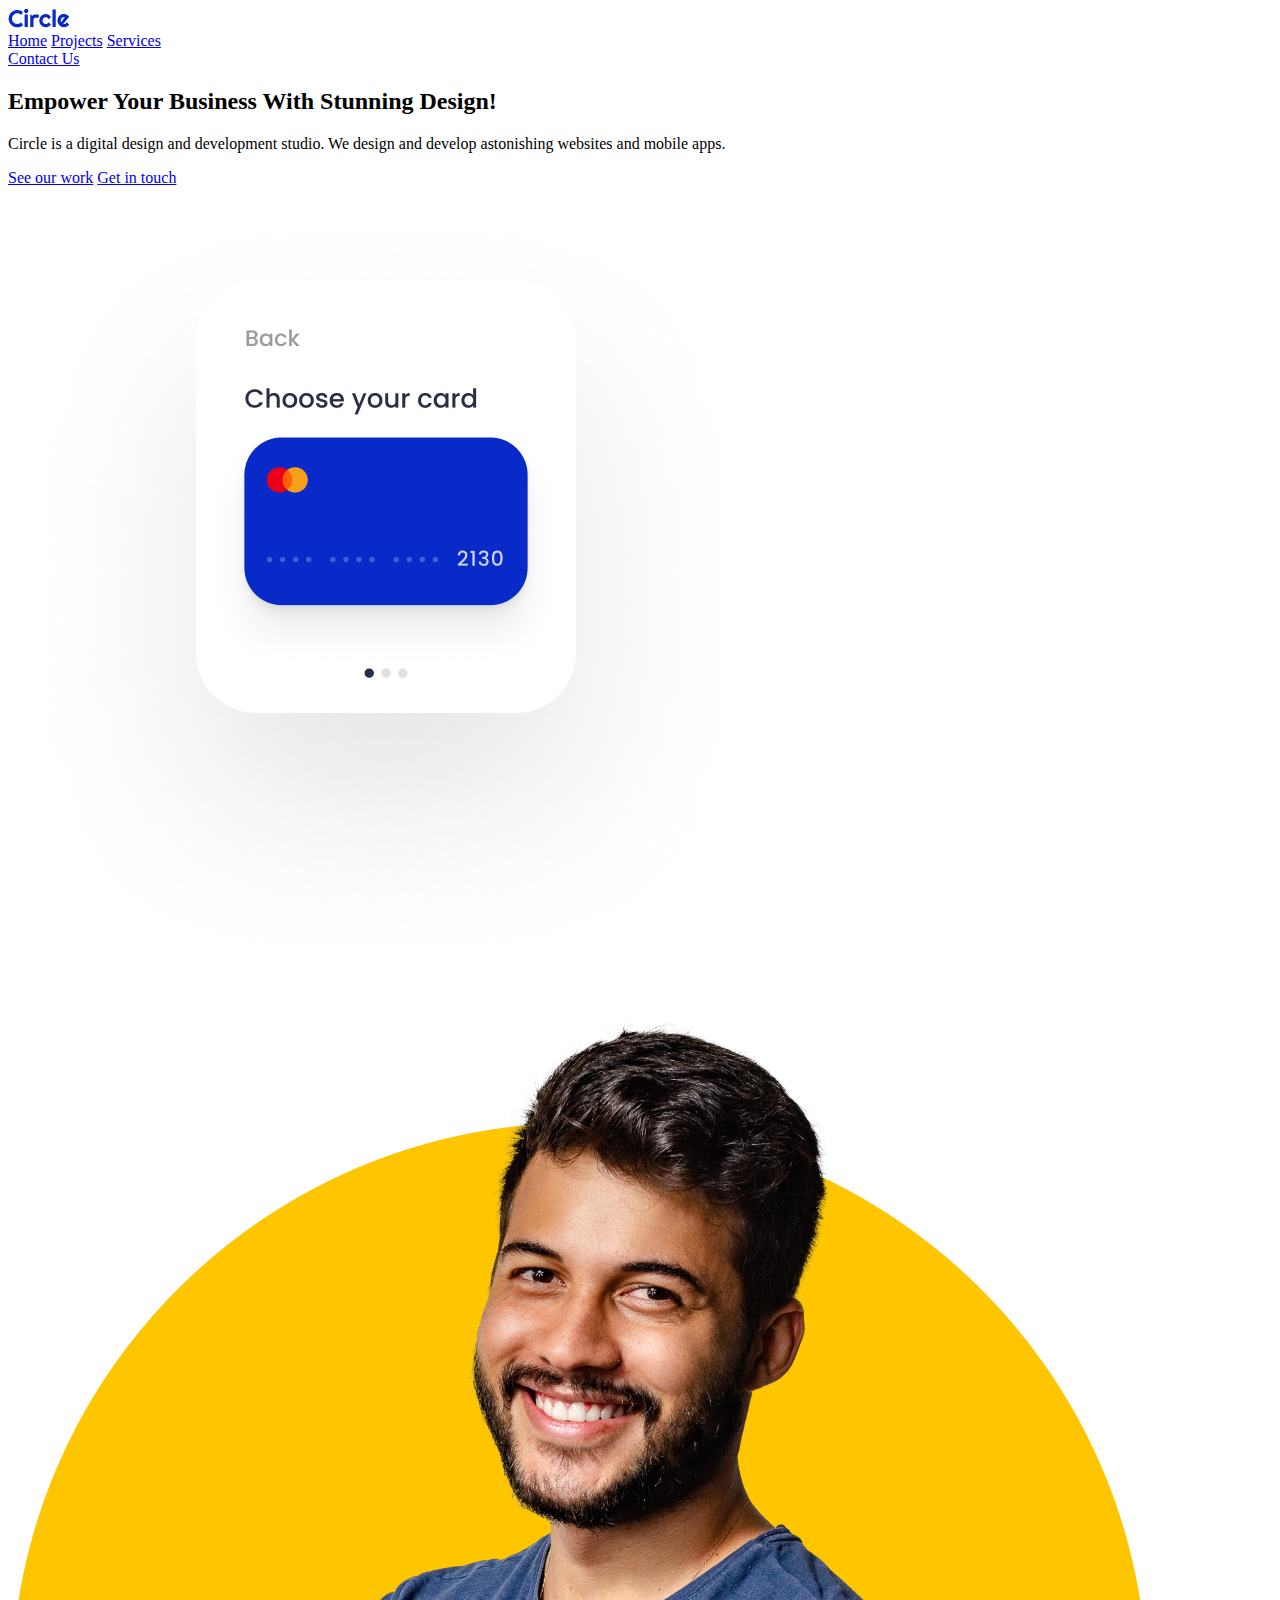
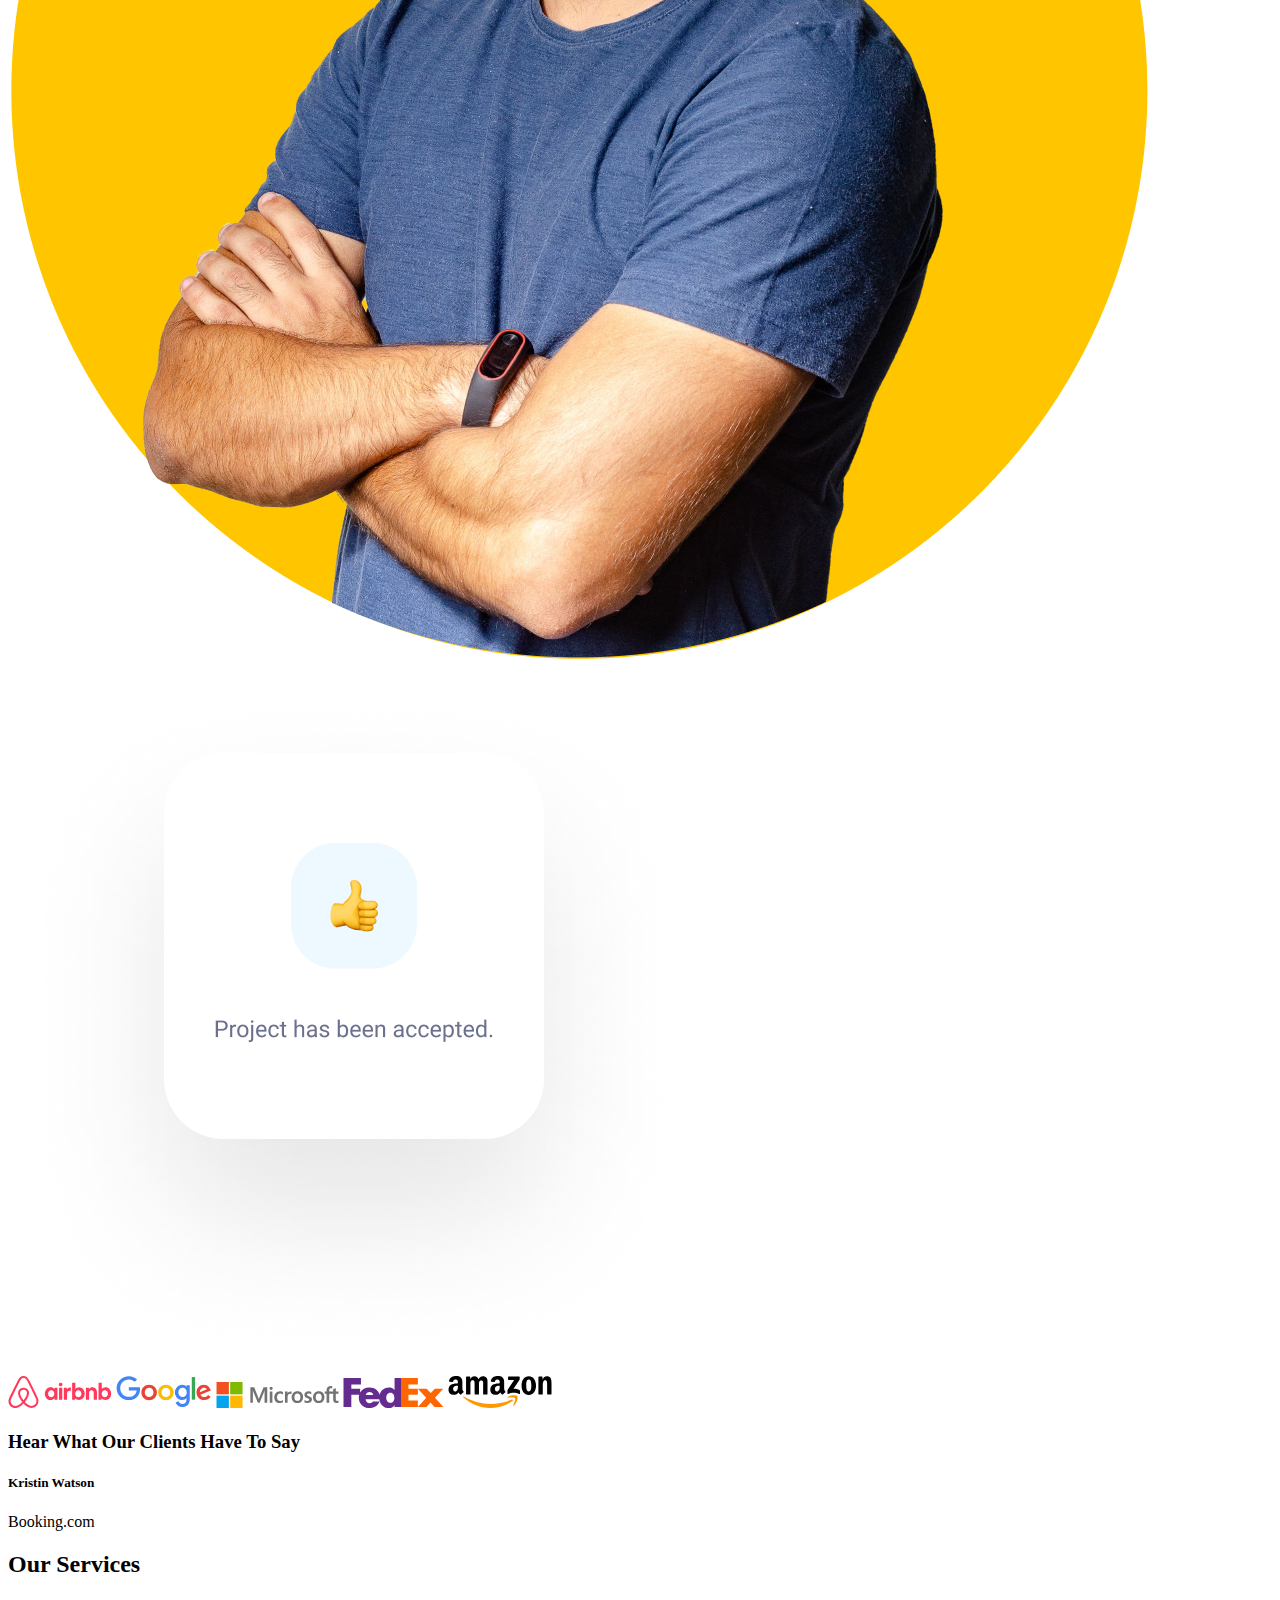
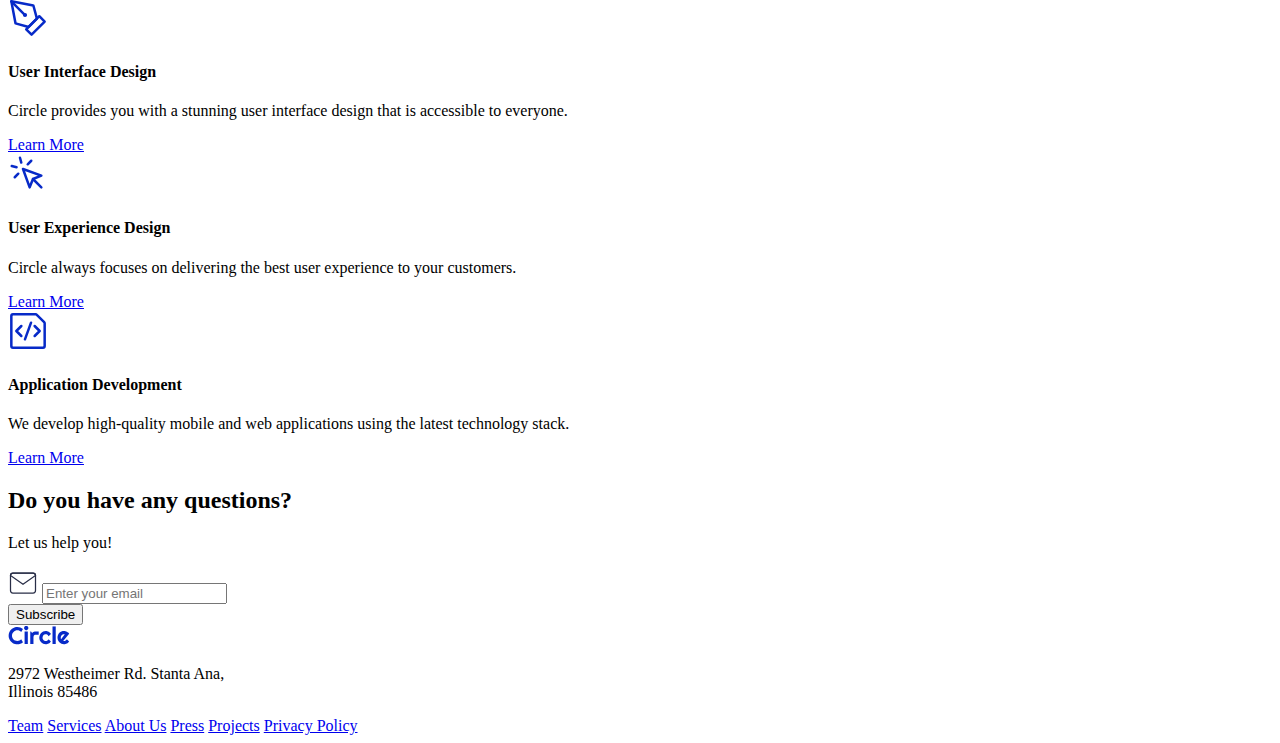
==== index.html @ 4ad7dc37 "Index HTML finished" ====
<!DOCTYPE html>
<html lang="en">
  <head>
    <meta charset="UTF-8" />
    <meta http-equiv="X-UA-Compatible" content="IE=edge" />
    <meta name="viewport" content="width=device-width, initial-scale=1.0" />
    <title>MID TERM PROJECT RAPHAELA PRAMMER</title>
    <link rel="stylesheet" href="./styles/styles-home.css" />
  </head>
  <body>
    <!-- Header Section  -->
    <header>
      <div id="container">
        <div>
          <a href="#"
            ><img src="./project-assets/logos/circle.svg" alt="Circle-logo"
          /></a>
        </div>
        <nav>
          <a href="#">Home</a>
          <a href="#recentProjects">Projects</a>
          <a href="#services">Services</a>
        </nav>
        <div>
          <!-- <div>
          <img src="./project-assets/header/menue.png" alt="menu" />
        </div> -->
          <a href="./contactUs.html" class="contactBtn">Contact Us</a>
        </div>
      </div>
    </header>

    <!-- Heros section  -->
    <section id="heros">
      <div id="container">
        <!-- left side  -->
        <div id="hero-content">
          <h2>Empower Your Business With Stunning Design!</h2>
          <p>
            Circle is a digital design and development studio. We design and
            develop astonishing websites and mobile apps.
          </p>
          <div>
            <a href="#">See our work</a>
            <a href="./contactUs.html" class="contactBtn">Get in touch</a>
          </div>
        </div>
        <!-- right side  -->
        <div id="hero-imgs">
          <img
            class="cardimg cardimg1"
            src="./project-assets/hero-section/card-1.png"
            alt="card1"
          />
          <img
            class="heroimg"
            src="./project-assets/hero-section/hero-image.png"
            alt="hero"
          />
          <img
            class="cardimg cardimg2"
            src="./project-assets/hero-section/card-2.png"
            alt="card2"
          />
        </div>
      </div>
    </section>

    <!-- Client section  -->
    <section id="clients">
      <div id="container">
        <img
          class="clientImg"
          src="./project-assets/logos/airbnb-logo.svg"
          alt="logo-airbnb"
        />
        <img
          class="clientImg"
          src="./project-assets/logos/google-logo.svg"
          alt="logo-google"
        />
        <img
          class="clientImg"
          src="./project-assets/logos/microsoft-logo.svg"
          alt="logo-ms"
        />
        <img
          class="clientImg"
          src="./project-assets/logos/fedex-logo.svg"
          alt="logo-fedex"
        />
        <img
          class="clientImg"
          src="./project-assets/logos/amazon-logo.svg"
          alt="logo-amazon"
        />
      </div>
    </section>

    <!-- Recent Projects Section 
     -->
    <!-- <section id="recentProjects">
      <div>
        <h2>Recent Projects</h2>
      </div>
      <div id="container">
        <div id="project-card">
          <div id="project-img">
            <img
              src="./project-assets/projects-section/1.jpg"
              alt="project-image-1"
            />
          </div>
          <div id="project-text">
            <h3>XXXX</h3>
            <p>yyyyyyyyyyyyyy</p>
            <a href="#">Learn More</a>
          </div>
        </div>
        <div id="project-card">
          <div id="project-img">
            <img
              src="./project-assets/projects-section/2.jpg"
              alt="project-image-2"
            />
          </div>
          <div id="project-text">
            <h3>XXXX</h3>
            <p>yyyyyyyyyyyyyy</p>
            <a href="#">Learn More</a>
          </div>
        </div>
        <div id="project-card">
          <div id="project-img">
            <img
              src="./project-assets/projects-section/3.jpg"
              alt="project-image-3"
            />
          </div>
          <div id="project-text">
            <h3>XXXX</h3>
            <p>yyyyyyyyyyyyyy</p>
            <a href="#">Learn More</a>
          </div>
        </div>
      </div>
    </section> -->

    <!-- Testimonial section 
     -->

    <section id="testimonials">
      <div id="">
        <h3 class="testimonials-heading">Hear What Our Clients Have To Say</h3>
        <p class="testimonials-text"></p>

        <div class="client">
          <div class="client-img"></div>
          <div class="client-info">
            <h5>Kristin Watson</h5>
            <p>Booking.com</p>
          </div>
        </div>
      </div>
      <div class="emoji top-left"></div>
      <div class="emoji top-right"></div>
      <div class="emoji bottom-left"></div>
      <div class="emoji top-right"></div>
    </section>

    <!-- Our Services Section  -->
    <section id="services">
      <h2>Our Services</h2>
      <div class="conatiner-row">
        <div class="service-card">
          <img src="./project-assets/services-section/icons/1.svg" alt="img" />
          <h4>User Interface Design</h4>
          <p>
            Circle provides you with a stunning user interface design that is
            accessible to everyone.
          </p>
          <a href="#">Learn More</a>
        </div>
        <div class="service-card">
          <img src="./project-assets/services-section/icons/2.svg" alt="img" />
          <h4>User Experience Design</h4>
          <p>
            Circle always focuses on delivering the best user experience to your
            customers.
          </p>
          <a href="#">Learn More</a>
        </div>
        <div class="service-card">
          <img src="./project-assets/services-section/icons/3.svg" alt="img" />
          <h4>Application Development</h4>
          <p>
            We develop high-quality mobile and web applications using the latest
            technology stack.
          </p>
          <a href="#">Learn More</a>
        </div>
      </div>
    </section>

    <!-- Subscribe section  -->
    <section id="subscribe">
      <div class="container-colum">
        <h2>Do you have any questions?</h2>
        <p>Let us help you!</p>
        <div class="form-block">
          <form
            action=""
            id="email-subsrcibe"
            name="email-subscribe"
            method="get"
          >
            <div class="subscribe-textfield-wrapper">
              <img
                src="./project-assets/newsletter/icon/mail.svg"
                alt="mail-img"
              />
              <input
                type="email"
                name="email-2"
                id="email-2"
                data-name="Email 2"
                placeholder="Enter your email"
                required
              />
            </div>
            <input type="submit" value="Subscribe" data-wait="Please wait..." />
          </form>
          <div class="s-form-done"></div>
          <div class="s-form-fail"></div>
        </div>
      </div>
    </section>

    <!-- Footer  -->
    <footer>
      <div class="containerFooter">
        <div class="footer-content">
          <img src="./project-assets/logos/circle.svg" alt="logo" />
          <p>
            2972 Westheimer Rd. Stanta Ana,<br />
            Illinois 85486
          </p>
        </div>
        <div class="footerLinks">
          <a href="#">Team</a>
          <a href="#services">Services</a>
          <a href="#">About Us</a>
          <a href="#">Press</a>
          <a href="#recentProjects">Projects</a>
          <a href="#">Privacy Policy</a>
        </div>
      </div>
    </footer>

    <script src="./index.js"></script>
  </body>
</html>
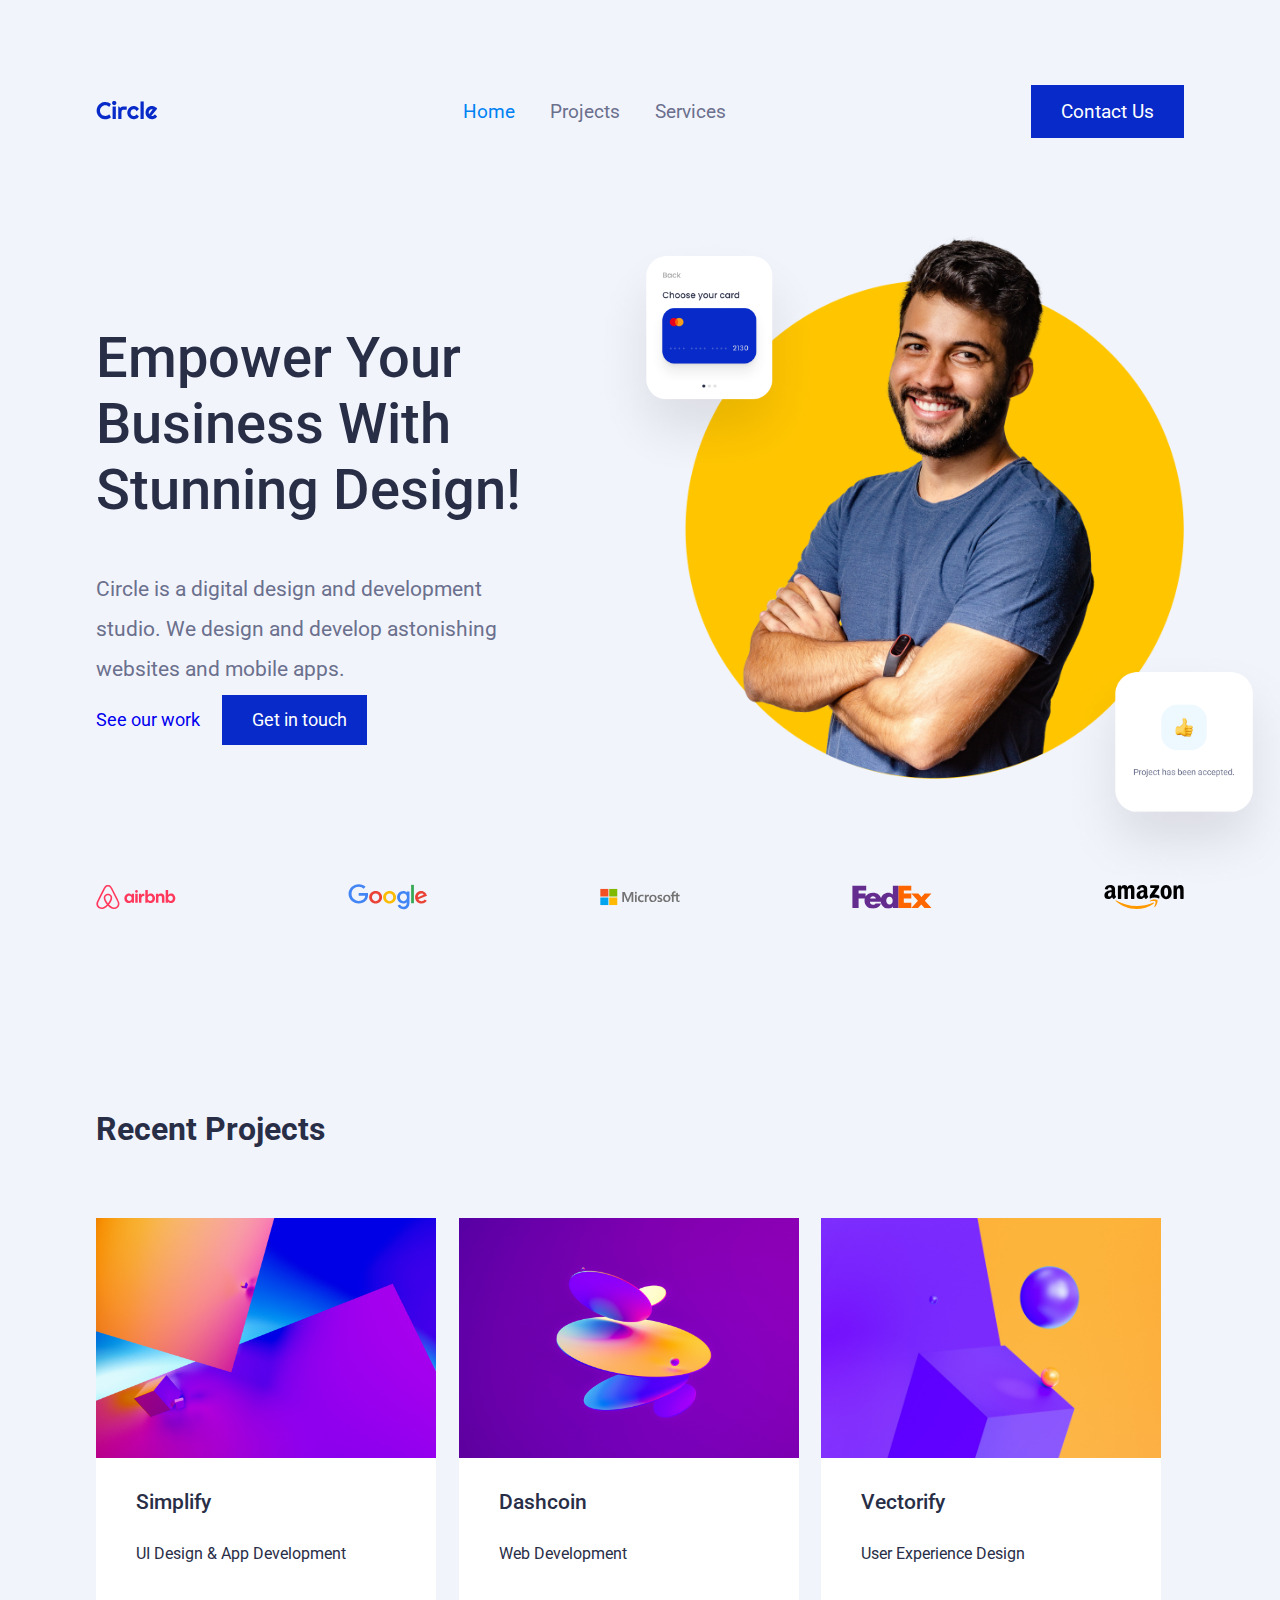
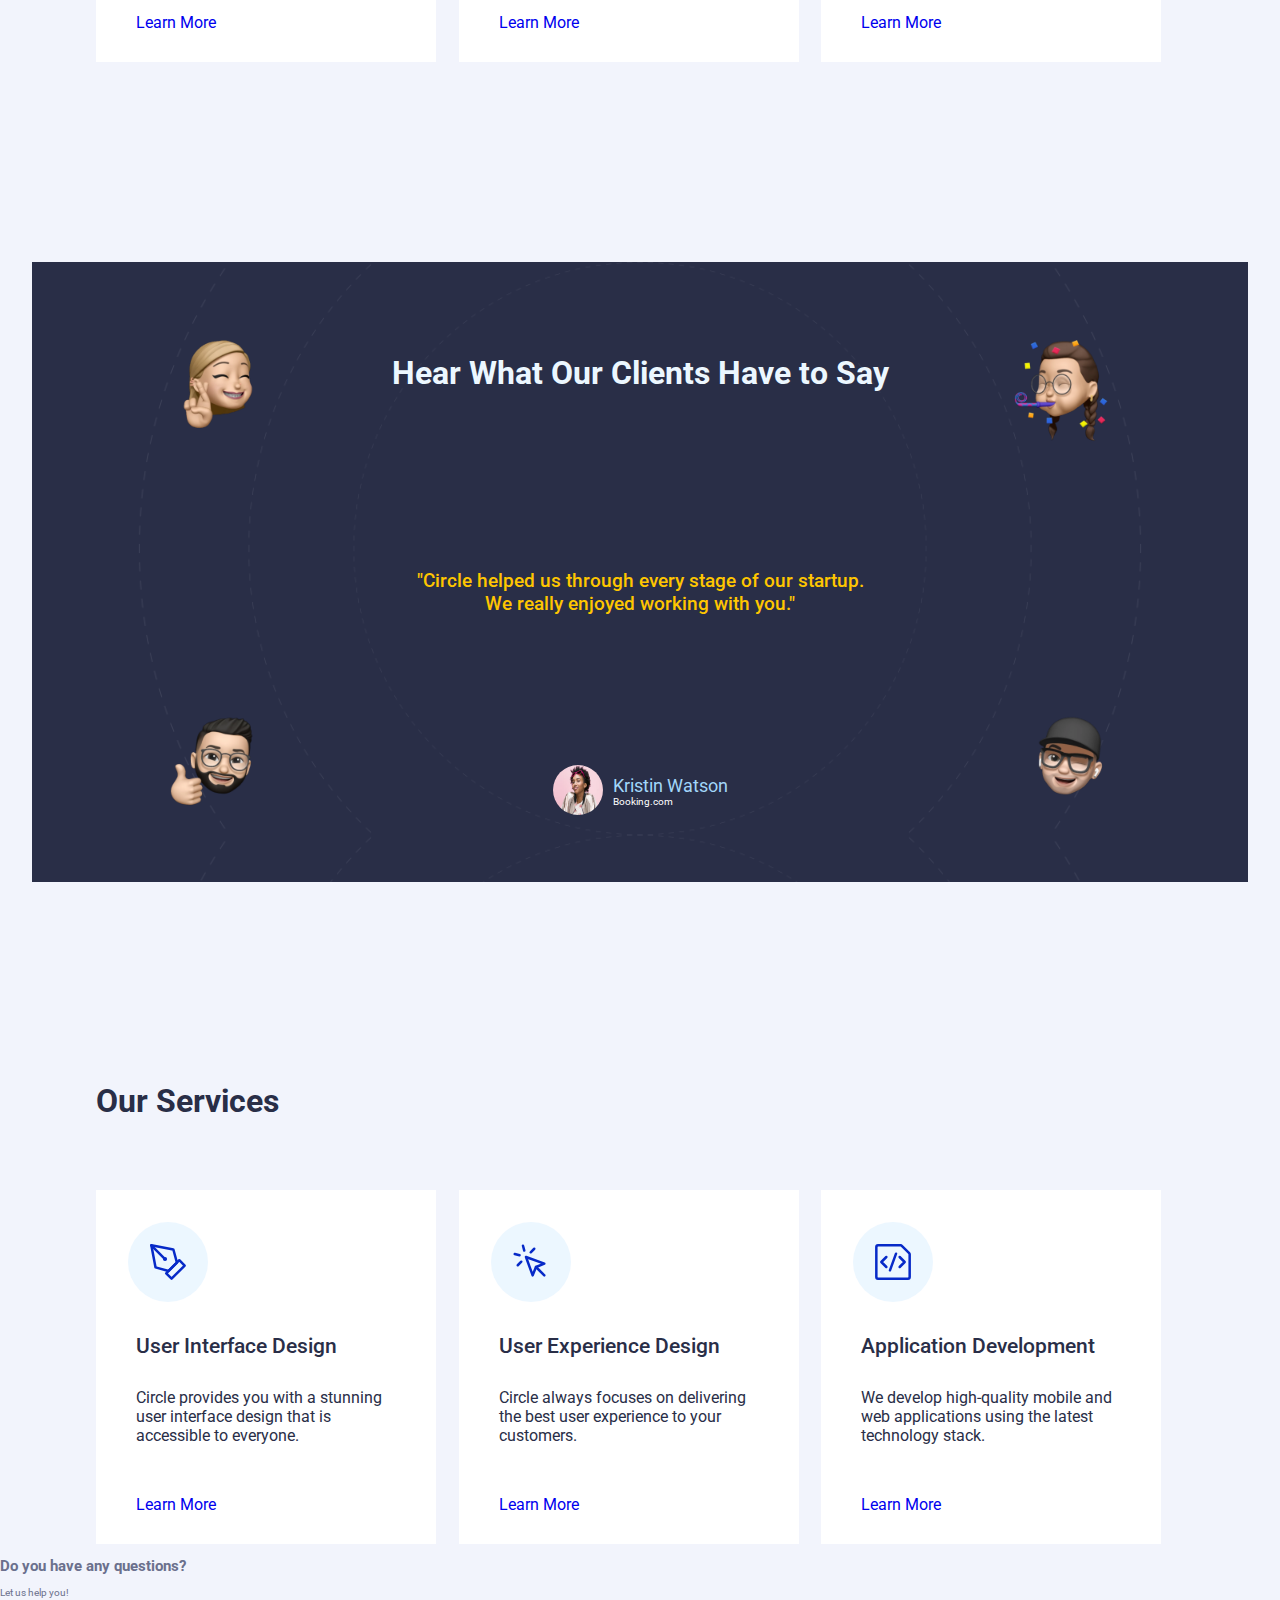
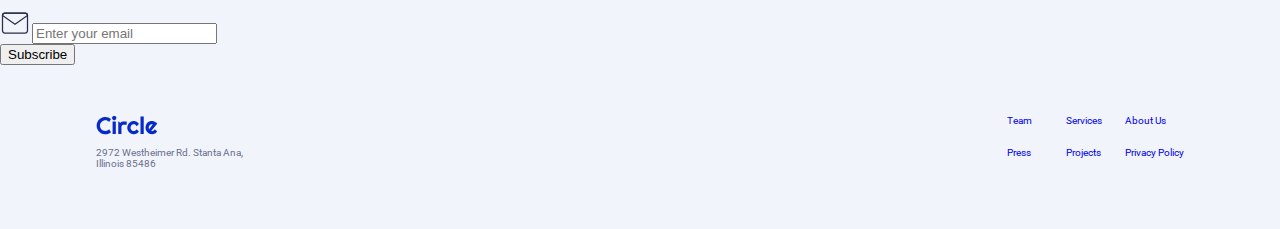
==== commit b5929941: "css for index 7 from 8 sections done - subscribe section missing" ====
--- a/index.html
+++ b/index.html
@@ -99,81 +99,111 @@
 
     <!-- Recent Projects Section 
      -->
-    <!-- <section id="recentProjects">
+    <section id="recentProjects">
       <div>
         <h2>Recent Projects</h2>
       </div>
-      <div id="container">
-        <div id="project-card">
-          <div id="project-img">
-            <img
+      <div class="grid-projects" role="list">
+        <div class="project-card" role="list-item">
+          <div>
+            <img
+              class="project-card-img"
               src="./project-assets/projects-section/1.jpg"
               alt="project-image-1"
             />
           </div>
-          <div id="project-text">
-            <h3>XXXX</h3>
-            <p>yyyyyyyyyyyyyy</p>
-            <a href="#">Learn More</a>
-          </div>
-        </div>
-        <div id="project-card">
-          <div id="project-img">
-            <img
+          <h4>Simplify</h4>
+          <p>UI Design & App Development</p>
+          <a href="#">Learn More</a>
+        </div>
+        <div class="project-card" role="list-item">
+          <div>
+            <img
+              class="project-card-img"
               src="./project-assets/projects-section/2.jpg"
-              alt="project-image-2"
-            />
-          </div>
-          <div id="project-text">
-            <h3>XXXX</h3>
-            <p>yyyyyyyyyyyyyy</p>
-            <a href="#">Learn More</a>
-          </div>
-        </div>
-        <div id="project-card">
-          <div id="project-img">
-            <img
+              alt="project-image-1"
+            />
+          </div>
+          <h4>Dashcoin</h4>
+          <p>Web Development</p>
+          <a href="#">Learn More</a>
+        </div>
+        <div class="project-card" role="list-item">
+          <div>
+            <img
+              class="project-card-img"
               src="./project-assets/projects-section/3.jpg"
-              alt="project-image-3"
-            />
-          </div>
-          <div id="project-text">
-            <h3>XXXX</h3>
-            <p>yyyyyyyyyyyyyy</p>
-            <a href="#">Learn More</a>
-          </div>
-        </div>
-      </div>
-    </section> -->
+              alt="project-image-1"
+            />
+          </div>
+          <h4>Vectorify</h4>
+          <p>User Experience Design</p>
+          <a href="#">Learn More</a>
+        </div>
+      </div>
+    </section>
 
     <!-- Testimonial section 
      -->
-
     <section id="testimonials">
-      <div id="">
-        <h3 class="testimonials-heading">Hear What Our Clients Have To Say</h3>
-        <p class="testimonials-text"></p>
+      <div id="testimonial-Container">
+        <h2 class="testimonials-heading">Hear What Our Clients Have to Say</h2>
+        <p class="testimonials-text">
+          "Circle helped us through every stage of our startup. <br />
+          We really enjoyed working with you."
+        </p>
 
         <div class="client">
-          <div class="client-img"></div>
+          <div>
+            <img
+              class="client-img"
+              src="/project-assets/testimonial-section/profile.png"
+              alt=""
+            />
+          </div>
+
           <div class="client-info">
-            <h5>Kristin Watson</h5>
-            <p>Booking.com</p>
-          </div>
-        </div>
-      </div>
-      <div class="emoji top-left"></div>
-      <div class="emoji top-right"></div>
-      <div class="emoji bottom-left"></div>
-      <div class="emoji top-right"></div>
+            <h4>Kristin Watson</h4>
+            <span>Booking.com</span>
+          </div>
+        </div>
+      </div>
+      <div>
+        <img
+          class="emoji top-left"
+          src="/project-assets/testimonial-section/memoji-1.png"
+          alt="emoji1"
+        />
+      </div>
+      <div>
+        <img
+          class="emoji top-right"
+          src="/project-assets/testimonial-section/memoji-4.png"
+          alt="emoji4"
+        />
+      </div>
+      <div>
+        <img
+          class="emoji bottom-right"
+          src="/project-assets/testimonial-section/memoji-2.png"
+          alt="emoji2"
+        />
+      </div>
+      <div>
+        <img
+          class="emoji bottom-left"
+          src="/project-assets/testimonial-section/memoji-3.png"
+          alt="emoji3"
+        />
+      </div>
     </section>
 
     <!-- Our Services Section  -->
     <section id="services">
       <h2>Our Services</h2>
-      <div class="conatiner-row">
+      <div class="grid-services">
         <div class="service-card">
-          <img src="./project-assets/services-section/icons/1.svg" alt="img" />
+          <div class="service-card-icon icon-1"></div>
           <h4>User Interface Design</h4>
           <p>
             Circle provides you with a stunning user interface design that is
@@ -182,7 +212,8 @@
           <a href="#">Learn More</a>
         </div>
         <div class="service-card">
-          <img src="./project-assets/services-section/icons/2.svg" alt="img" />
+          <div class="service-card-icon icon-2"></div>
+
           <h4>User Experience Design</h4>
           <p>
             Circle always focuses on delivering the best user experience to your
@@ -191,7 +222,8 @@
           <a href="#">Learn More</a>
         </div>
         <div class="service-card">
-          <img src="./project-assets/services-section/icons/3.svg" alt="img" />
+          <div class="service-card-icon icon-3"></div>
+
           <h4>Application Development</h4>
           <p>
             We develop high-quality mobile and web applications using the latest
--- a/styles/styles-home.css
+++ b/styles/styles-home.css
@@ -0,0 +1,321 @@
+@import url("https://fonts.googleapis.com/css2?family=Roboto:ital,wght@0,300;0,400;0,500;1,400&display=swap");
+
+body {
+  box-sizing: border-box;
+  margin: 0;
+  padding: 0;
+  color: #6b708d;
+  background-color: #f2f4fc;
+  font-size: 10px;
+  font-family: "Roboto", sans-serif;
+}
+body a {
+  text-decoration: none;
+}
+
+/*------------------------*/
+/*------------------------*/
+/* Header  */
+/*------------------------*/
+/*------------------------*/
+header {
+  margin-top: 5rem;
+  font-size: 1.2rem;
+}
+header a {
+  color: #6b708d;
+  padding-right: 30px;
+}
+nav a:first-child {
+  color: #0082f3;
+}
+
+#container {
+  display: flex;
+  justify-content: space-between;
+  max-width: 85vw;
+  margin-right: auto;
+  margin-left: auto;
+  margin-top: 100px;
+}
+
+.contactBtn {
+  color: #ffff;
+  background-color: #072ac8;
+  padding: 15px 30px;
+}
+
+/*------------------------*/
+/*------------------------*/
+/* Heros section  */
+/*------------------------*/
+/*------------------------*/
+
+.heroimg {
+  width: 500px;
+  max-width: 100%;
+  float: right;
+}
+.cardimg1 {
+  position: absolute;
+  left: -20%;
+  top: 0%;
+  right: auto;
+  bottom: auto;
+  max-width: 50%;
+}
+.cardimg2 {
+  position: absolute;
+  left: auto;
+  top: auto;
+  right: -25%;
+  bottom: -20%;
+  max-width: 50%;
+}
+#hero-imgs {
+  width: 500px;
+  position: relative;
+  /* max-width: 100%; */
+  /* display: inline-block; */
+}
+
+#hero-content {
+  width: 550px;
+}
+#hero-content h2 {
+  font-size: 3.5rem;
+  font-weight: 500;
+  color: #292e47;
+  width: 100%;
+  padding: 0;
+  margin-top: 100px;
+}
+
+#hero-content p {
+  font-size: 1.3rem;
+  line-height: 2.5rem;
+  max-width: 80%;
+}
+
+#hero-content a {
+  font-size: 1.1rem;
+  padding-right: 20px;
+}
+
+/*------------------------*/
+/*------------------------*/
+/*Client Section*/
+/*------------------------*/
+/*------------------------*/
+.clientImg {
+  width: 80px;
+}
+
+/*------------------------*/
+/*------------------------*/
+/*Recent Projects*/
+/*------------------------*/
+/*------------------------*/
+#recentProjects {
+  margin: 200px auto 0 auto;
+  max-width: 85vw;
+}
+#recentProjects h2 {
+  font-size: 2rem;
+  color: #292e47;
+  margin-bottom: 70px;
+}
+
+.grid-projects {
+  display: grid;
+  grid-template-columns: 1fr 1fr 1fr;
+}
+
+.project-card {
+  width: 340px;
+  background-color: white;
+}
+.project-card-img {
+  width: 340px;
+  height: 240px;
+}
+
+.project-card h4 {
+  font-size: 1.3rem;
+  color: #292e47;
+  font-weight: 500;
+  margin: 30px 40px;
+}
+
+.project-card p {
+  color: #292e47;
+  font-size: 1rem;
+  font-weight: 400;
+  margin: 20px 40px;
+}
+
+.project-card a {
+  font-size: 1rem;
+  margin: 30px 40px;
+  display: inline-block;
+}
+
+/*------------------------*/
+/*------------------------*/
+/*Testimonial Section*/
+/*------------------------*/
+/*------------------------*/
+
+#testimonials {
+  height: 620px;
+  background-color: #292e47;
+  background-image: url("/project-assets/testimonial-section/orbit.png");
+  background-size: contain;
+  /* background-repeat: none;
+  background-position: 0 0; */
+  margin: 200px auto 0 auto;
+  position: relative;
+  width: 95vw;
+}
+
+#testimonial-Container {
+  display: flex;
+  flex-direction: column;
+  justify-content: space-around;
+  align-items: center;
+  height: 620px;
+}
+
+.testimonials-heading {
+  font-size: 2rem;
+  color: #ecf7ff;
+}
+.testimonials-text {
+  color: #ffc600;
+  font-size: 1.2rem;
+  text-align: center;
+  font-weight: 500;
+}
+.client {
+  display: flex;
+  align-items: center;
+}
+.client-img {
+  width: 50px;
+  height: 50px;
+  border-radius: 50%;
+  margin-right: 10px;
+}
+.client-info h4 {
+  color: #a2d6f9;
+  font-size: 1.1rem;
+  text-align: center;
+  margin: 0;
+  font-weight: 400;
+}
+.client-info span {
+  color: white;
+}
+
+/* emojis  */
+.emoji {
+  width: 120px;
+}
+.top-left {
+  position: absolute;
+  top: 10%;
+  left: 10%;
+}
+.top-right {
+  position: absolute;
+  top: 10%;
+  right: 10%;
+}
+.bottom-right {
+  position: absolute;
+  bottom: 10%;
+  right: 10%;
+}
+.bottom-left {
+  position: absolute;
+  bottom: 10%;
+  left: 10%;
+}
+
+/*------------------------*/
+/*------------------------*/
+/*OUR SERVICES SECTION*/
+/*------------------------*/
+/*------------------------*/
+
+#services {
+  margin: 200px auto 0 auto;
+  max-width: 85vw;
+}
+#services h2 {
+  font-size: 2rem;
+  color: #292e47;
+  margin-bottom: 70px;
+}
+
+.grid-services {
+  display: grid;
+  grid-template-columns: 1fr 1fr 1fr;
+}
+
+.service-card {
+  width: 340px;
+  background-color: white;
+}
+.service-card h4 {
+  font-size: 1.3rem;
+  color: #292e47;
+  font-weight: 500;
+  margin: 30px 40px;
+}
+
+.service-card p {
+  color: #292e47;
+  font-size: 1rem;
+  font-weight: 400;
+  margin: 20px 40px;
+}
+
+.service-card a {
+  font-size: 1rem;
+  margin: 30px 40px;
+  display: inline-block;
+}
+.service-card-icon {
+  background-color: #ecf7ff;
+  width: 5rem;
+  height: 5rem;
+  border-radius: 50%;
+  margin: 2rem;
+  background-image: url("/project-assets/services-section/icons/1.svg");
+  background-repeat: no-repeat;
+  background-position: center;
+}
+.icon-2 {
+  background-image: url("/project-assets/services-section/icons/2.svg");
+}
+.icon-3 {
+  background-image: url("/project-assets/services-section/icons/3.svg");
+}
+
+/*------------------------*/
+/*------------------------*/
+/* footer  */
+/*------------------------*/
+/*------------------------*/
+.containerFooter {
+  display: flex;
+  justify-content: space-between;
+  max-width: 85vw;
+  margin: 50px auto 50px auto;
+}
+
+.footerLinks {
+  display: grid;
+  grid-template-columns: 1fr 1fr 1fr;
+}
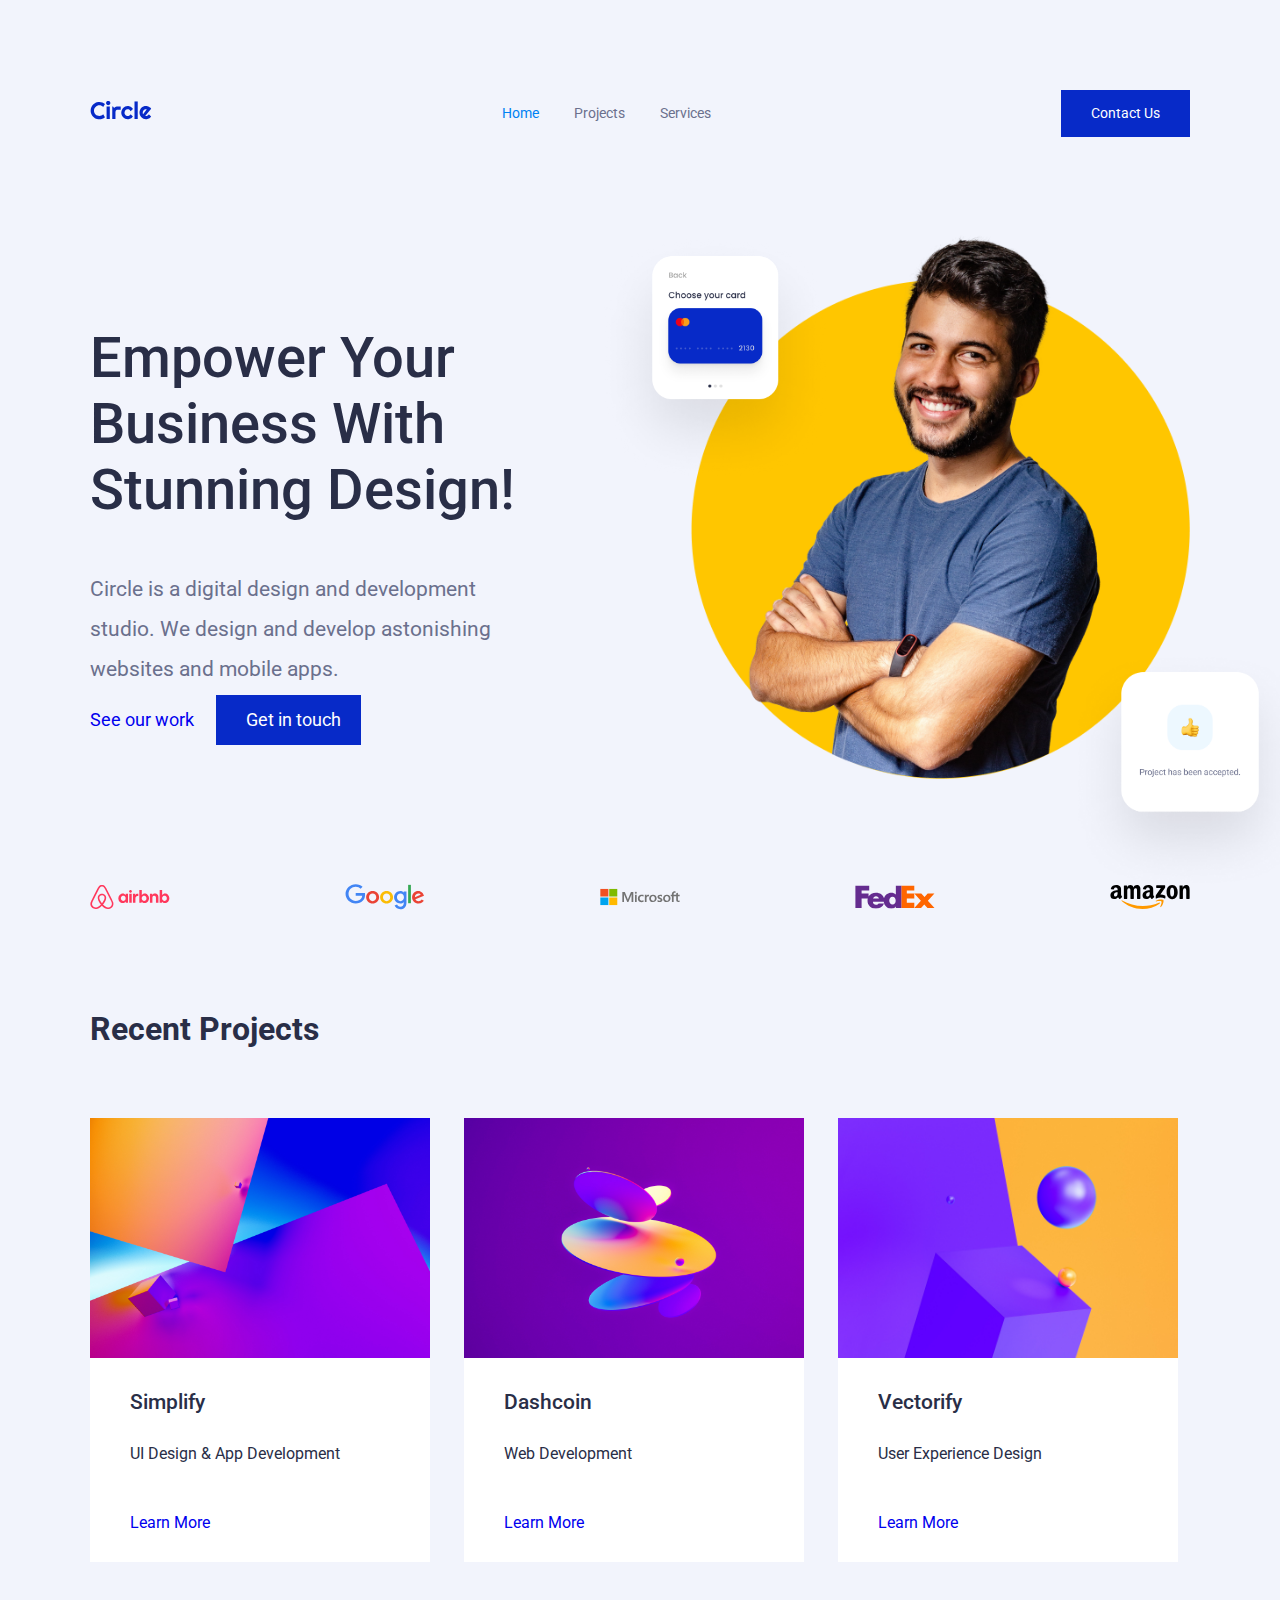
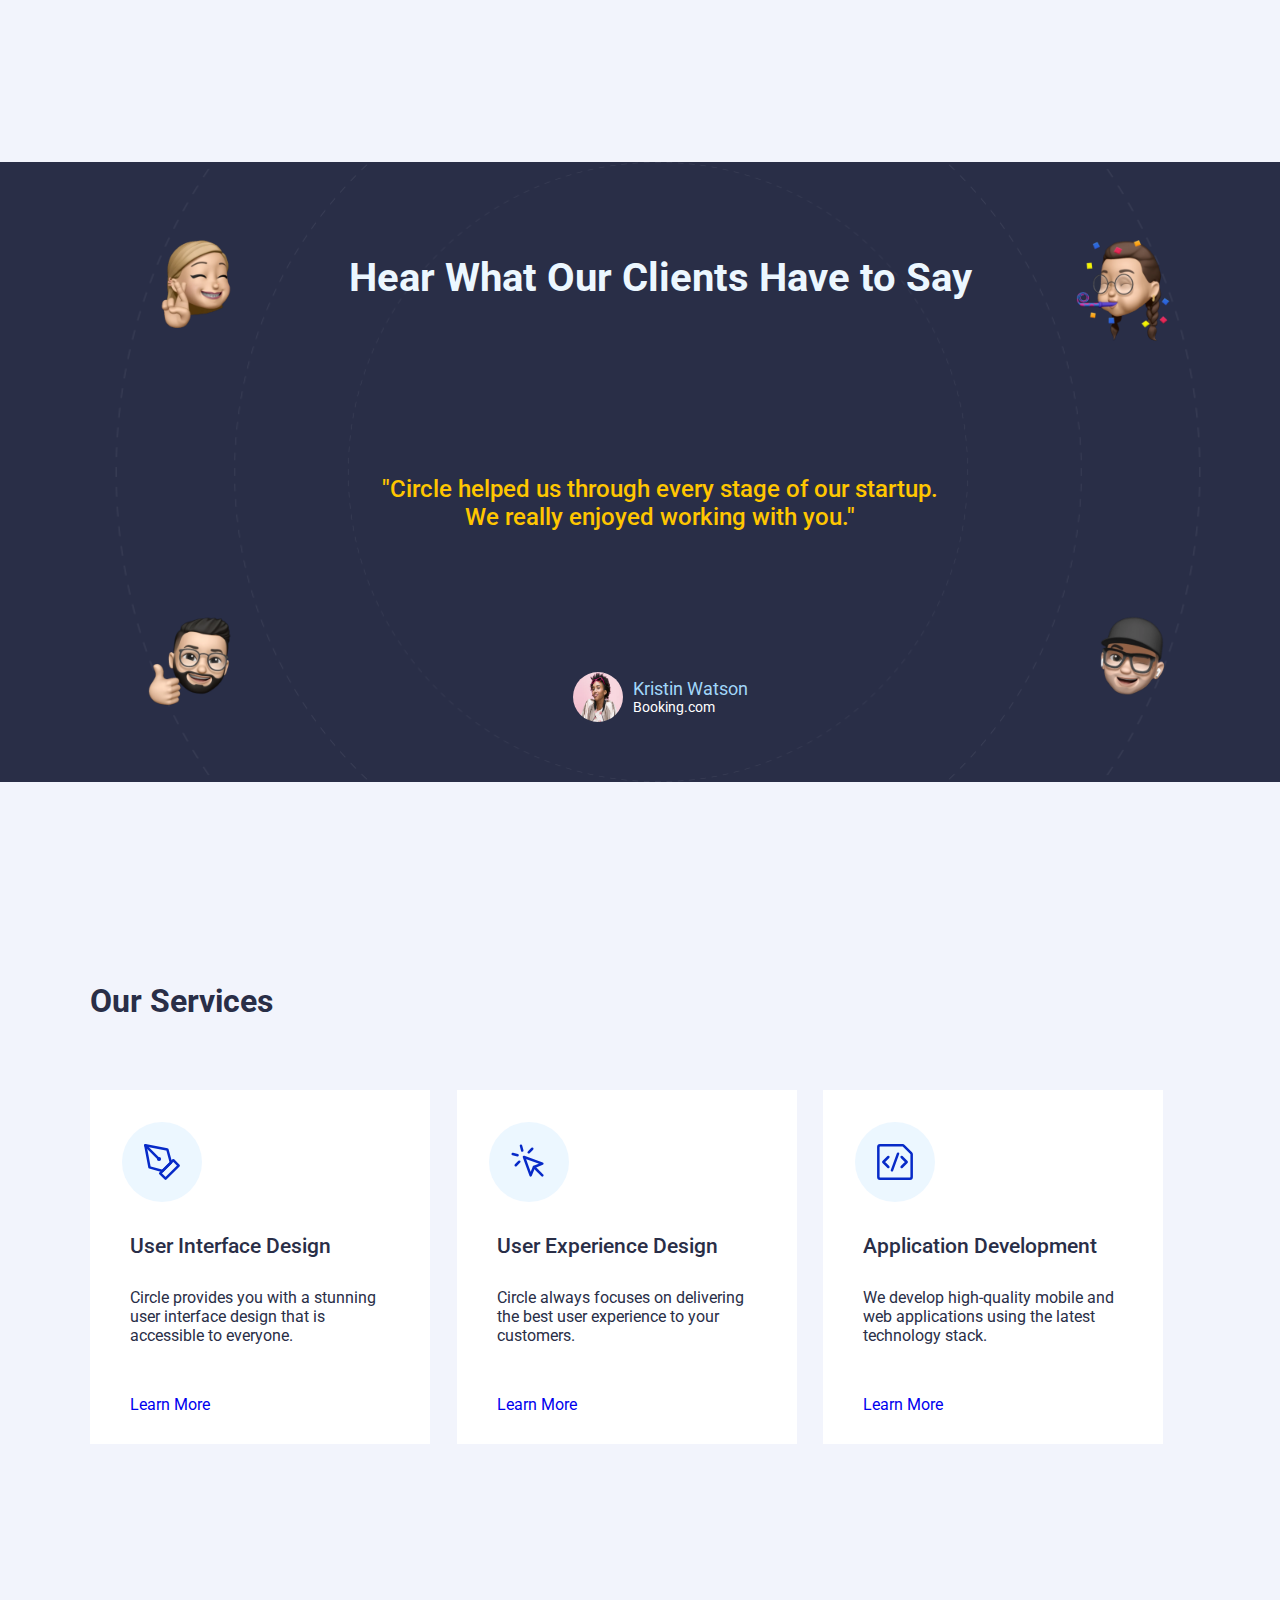
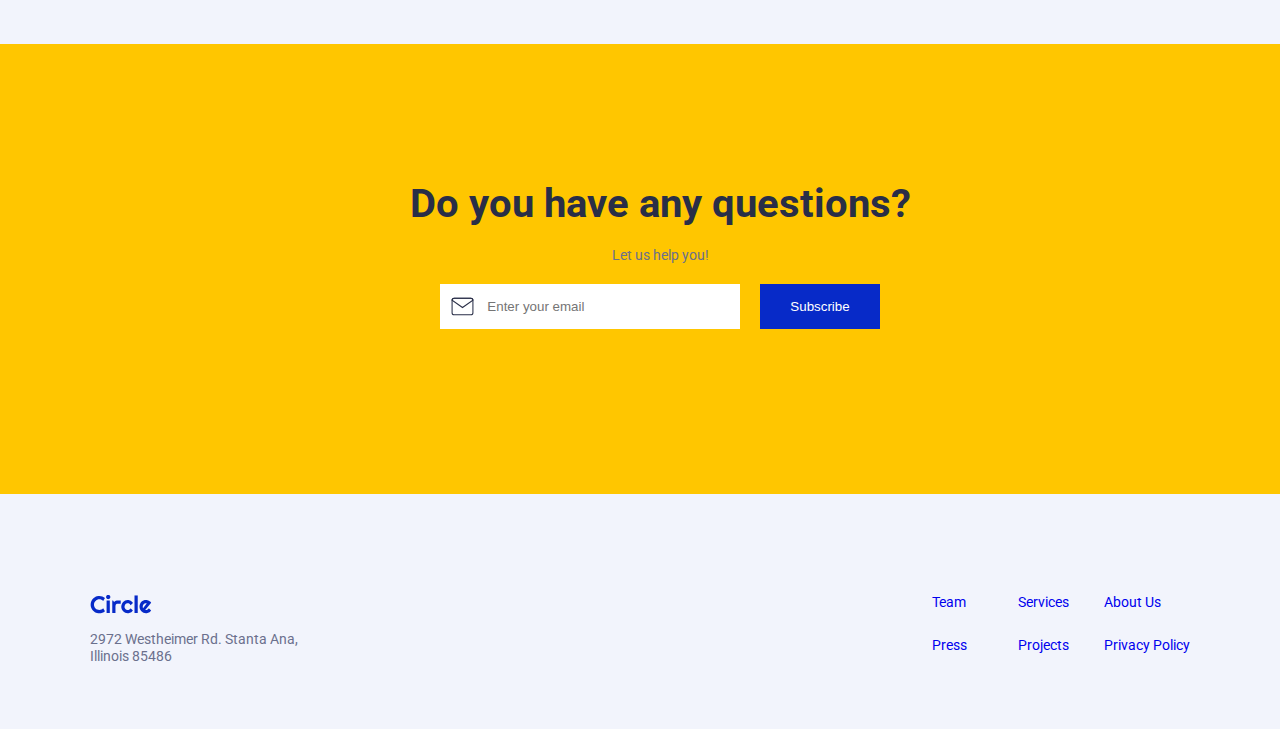
==== commit 9a156f09: "Contact Us Form HTML and CSS done" ====
--- a/index.html
+++ b/index.html
@@ -4,13 +4,13 @@
     <meta charset="UTF-8" />
     <meta http-equiv="X-UA-Compatible" content="IE=edge" />
     <meta name="viewport" content="width=device-width, initial-scale=1.0" />
-    <title>MID TERM PROJECT RAPHAELA PRAMMER</title>
+    <title>RP Circle Agency</title>
     <link rel="stylesheet" href="./styles/styles-home.css" />
   </head>
   <body>
     <!-- Header Section  -->
     <header>
-      <div id="container">
+      <div id="header-container">
         <div>
           <a href="#"
             ><img src="./project-assets/logos/circle.svg" alt="Circle-logo"
@@ -32,7 +32,7 @@
 
     <!-- Heros section  -->
     <section id="heros">
-      <div id="container">
+      <div id="heros-container">
         <!-- left side  -->
         <div id="hero-content">
           <h2>Empower Your Business With Stunning Design!</h2>
@@ -68,7 +68,7 @@
 
     <!-- Client section  -->
     <section id="clients">
-      <div id="container">
+      <div id="client-container">
         <img
           class="clientImg"
           src="./project-assets/logos/airbnb-logo.svg"
@@ -236,13 +236,13 @@
 
     <!-- Subscribe section  -->
     <section id="subscribe">
-      <div class="container-colum">
+      <div class="subscribeContainer">
         <h2>Do you have any questions?</h2>
         <p>Let us help you!</p>
         <div class="form-block">
           <form
             action=""
-            id="email-subsrcibe"
+            id="email-subscribe"
             name="email-subscribe"
             method="get"
           >
@@ -260,10 +260,15 @@
                 required
               />
             </div>
-            <input type="submit" value="Subscribe" data-wait="Please wait..." />
+            <input
+              class="subscribeBtn"
+              type="submit"
+              value="Subscribe"
+              data-wait="Please wait..."
+            />
           </form>
-          <div class="s-form-done"></div>
-          <div class="s-form-fail"></div>
+          <!-- <div class="s-form-done"></div>
+          <div class="s-form-fail"></div> -->
         </div>
       </div>
     </section>
--- a/styles/styles-home.css
+++ b/styles/styles-home.css
@@ -12,7 +12,9 @@
 body a {
   text-decoration: none;
 }
-
+.margin-top {
+  margin-top: 100px;
+}
 /*------------------------*/
 /*------------------------*/
 /* Header  */
@@ -30,10 +32,10 @@
   color: #0082f3;
 }
 
-#container {
+#header-container {
   display: flex;
   justify-content: space-between;
-  max-width: 85vw;
+  max-width: 1100px;
   margin-right: auto;
   margin-left: auto;
   margin-top: 100px;
@@ -50,7 +52,14 @@
 /* Heros section  */
 /*------------------------*/
 /*------------------------*/
-
+#heros-container {
+  display: flex;
+  justify-content: space-between;
+  max-width: 1100px;
+  margin-right: auto;
+  margin-left: auto;
+  margin-top: 100px;
+}
 .heroimg {
   width: 500px;
   max-width: 100%;
@@ -107,6 +116,14 @@
 /*Client Section*/
 /*------------------------*/
 /*------------------------*/
+#client-container {
+  display: flex;
+  justify-content: space-between;
+  max-width: 1100px;
+  margin-right: auto;
+  margin-left: auto;
+  margin-top: 100px;
+}
 .clientImg {
   width: 80px;
 }
@@ -117,8 +134,8 @@
 /*------------------------*/
 /*------------------------*/
 #recentProjects {
-  margin: 200px auto 0 auto;
-  max-width: 85vw;
+  margin: 100px auto 0 auto;
+  max-width: 1100px;
 }
 #recentProjects h2 {
   font-size: 2rem;
@@ -129,10 +146,12 @@
 .grid-projects {
   display: grid;
   grid-template-columns: 1fr 1fr 1fr;
+  column-gap: 2%;
 }
 
 .project-card {
   width: 340px;
+  /* width: auto; */
   background-color: white;
 }
 .project-card-img {
@@ -171,11 +190,9 @@
   background-color: #292e47;
   background-image: url("/project-assets/testimonial-section/orbit.png");
   background-size: contain;
-  /* background-repeat: none;
-  background-position: 0 0; */
   margin: 200px auto 0 auto;
   position: relative;
-  width: 95vw;
+  width: 1320px;
 }
 
 #testimonial-Container {
@@ -187,12 +204,12 @@
 }
 
 .testimonials-heading {
-  font-size: 2rem;
+  font-size: 2.5rem;
   color: #ecf7ff;
 }
 .testimonials-text {
   color: #ffc600;
-  font-size: 1.2rem;
+  font-size: 1.5rem;
   text-align: center;
   font-weight: 500;
 }
@@ -215,6 +232,7 @@
 }
 .client-info span {
   color: white;
+  font-size: 0.9rem;
 }
 
 /* emojis  */
@@ -250,7 +268,7 @@
 
 #services {
   margin: 200px auto 0 auto;
-  max-width: 85vw;
+  max-width: 1100px;
 }
 #services h2 {
   font-size: 2rem;
@@ -305,17 +323,149 @@
 
 /*------------------------*/
 /*------------------------*/
+/* Subscribe section  */
+/*------------------------*/
+/*------------------------*/
+
+#subscribe {
+  height: 450px;
+  background-color: #ffc600;
+  margin: 200px auto 0 auto;
+  /* position: relative; */
+  width: 1320px;
+}
+.subscribeContainer {
+  display: flex;
+  flex-direction: column;
+  justify-content: center;
+  align-items: center;
+  height: 400px;
+}
+
+.subscribeContainer h2 {
+  font-size: 2.5rem;
+  color: #292e47;
+  margin: 20px 0;
+}
+.subscribeContainer p {
+  font-size: 0.9rem;
+  color: #6b708d;
+  margin: 0 auto 20px auto;
+}
+
+/*FORM*/
+#email-subscribe {
+  display: flex;
+  justify-content: center;
+  align-items: center;
+}
+.subscribe-textfield-wrapper {
+  background-color: white;
+  /* padding: 10px 30px; */
+  margin-right: 20px;
+  display: flex;
+  width: 300px;
+  padding: 10px 0;
+}
+.subscribe-textfield-wrapper img {
+  width: 25px;
+  padding: 0px 10px;
+}
+.subscribe-textfield-wrapper input {
+  border: none;
+  align-items: center;
+}
+.subscribeBtn {
+  color: #ffff;
+  background-color: #072ac8;
+  border: none;
+  padding: 15px 30px;
+}
+
+/*------------------------*/
+/*------------------------*/
 /* footer  */
 /*------------------------*/
 /*------------------------*/
 .containerFooter {
   display: flex;
   justify-content: space-between;
-  max-width: 85vw;
-  margin: 50px auto 50px auto;
+  max-width: 1100px;
+  margin: 100px auto 50px auto;
 }
 
 .footerLinks {
   display: grid;
   grid-template-columns: 1fr 1fr 1fr;
 }
+
+.footer-content p,
+a {
+  font-size: 0.9rem;
+}
+
+/*------------------------*/
+/*------------------------*/
+/* Contact Form  */
+/*------------------------*/
+/*------------------------*/
+
+#contactUs {
+  margin: 100px auto 0 auto;
+  max-width: 1100px;
+}
+
+#contactUs h1 {
+  font-size: 3.5rem;
+  font-weight: 500;
+  color: #292e47;
+  width: 100%;
+  padding: 0;
+}
+.form-contact-container {
+  display: flex;
+  flex-direction: column;
+}
+.contact-title {
+  font-size: 1.3rem;
+  color: #6b708d;
+  padding: 20px 0 10px 0;
+}
+.contact-wrapper {
+  display: flex;
+  flex-direction: column;
+  flex-wrap: wrap;
+}
+.contact-text-input {
+  background-color: rgba(107, 112, 141, 0.1);
+  border: none;
+  width: auto;
+  height: 70px;
+  font-size: 1rem;
+  padding-left: 20px;
+}
+.contact-row {
+  display: flex;
+  flex-wrap: wrap;
+  justify-content: space-between;
+
+  /* width: 100%; */
+}
+
+.contact-text-input.row {
+  width: 500px;
+}
+.contact-text-input.textarea {
+  height: 200px;
+  font-family: "Roboto", sans-serif;
+  font-size: 1rem;
+  padding-left: 20px;
+  padding-top: 20px;
+}
+.contact-submit-btn {
+  color: #ffff;
+  background-color: #072ac8;
+  border: none;
+  padding: 30px 30px;
+  margin-top: 20px;
+}
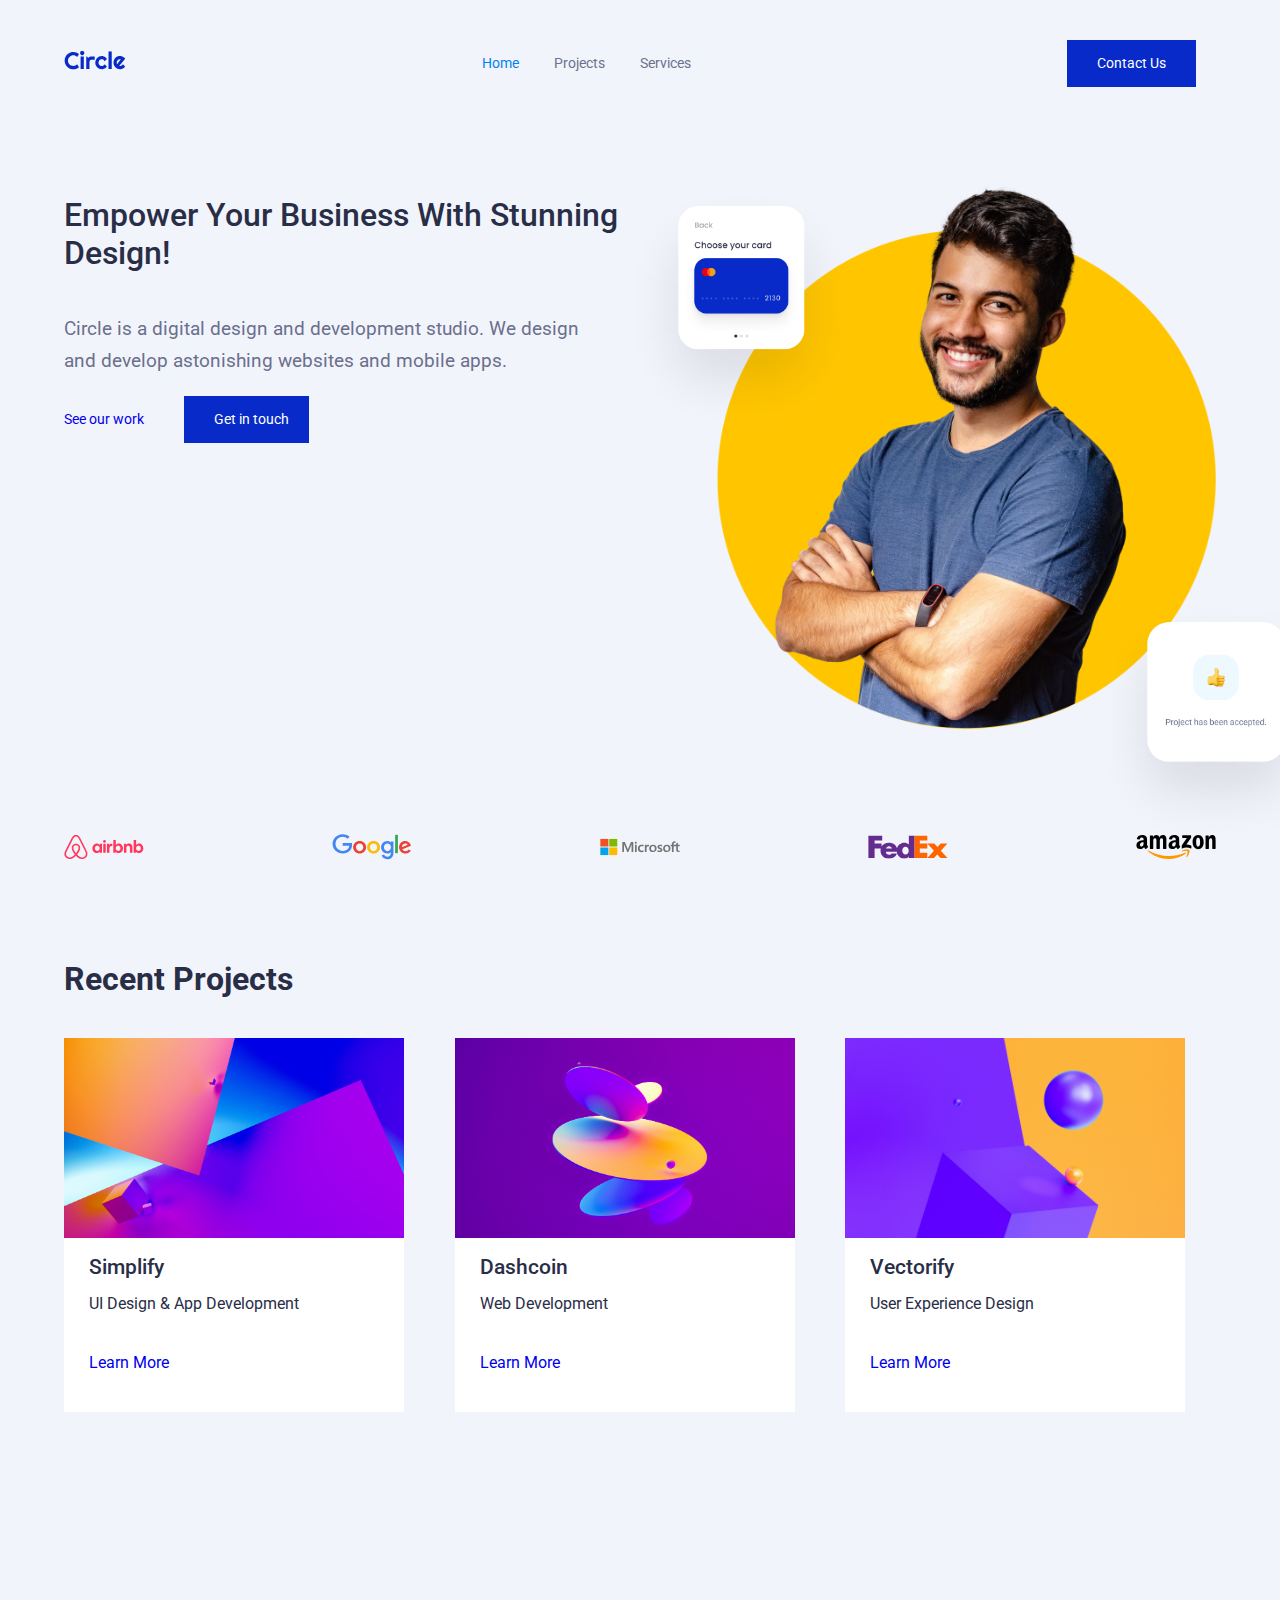
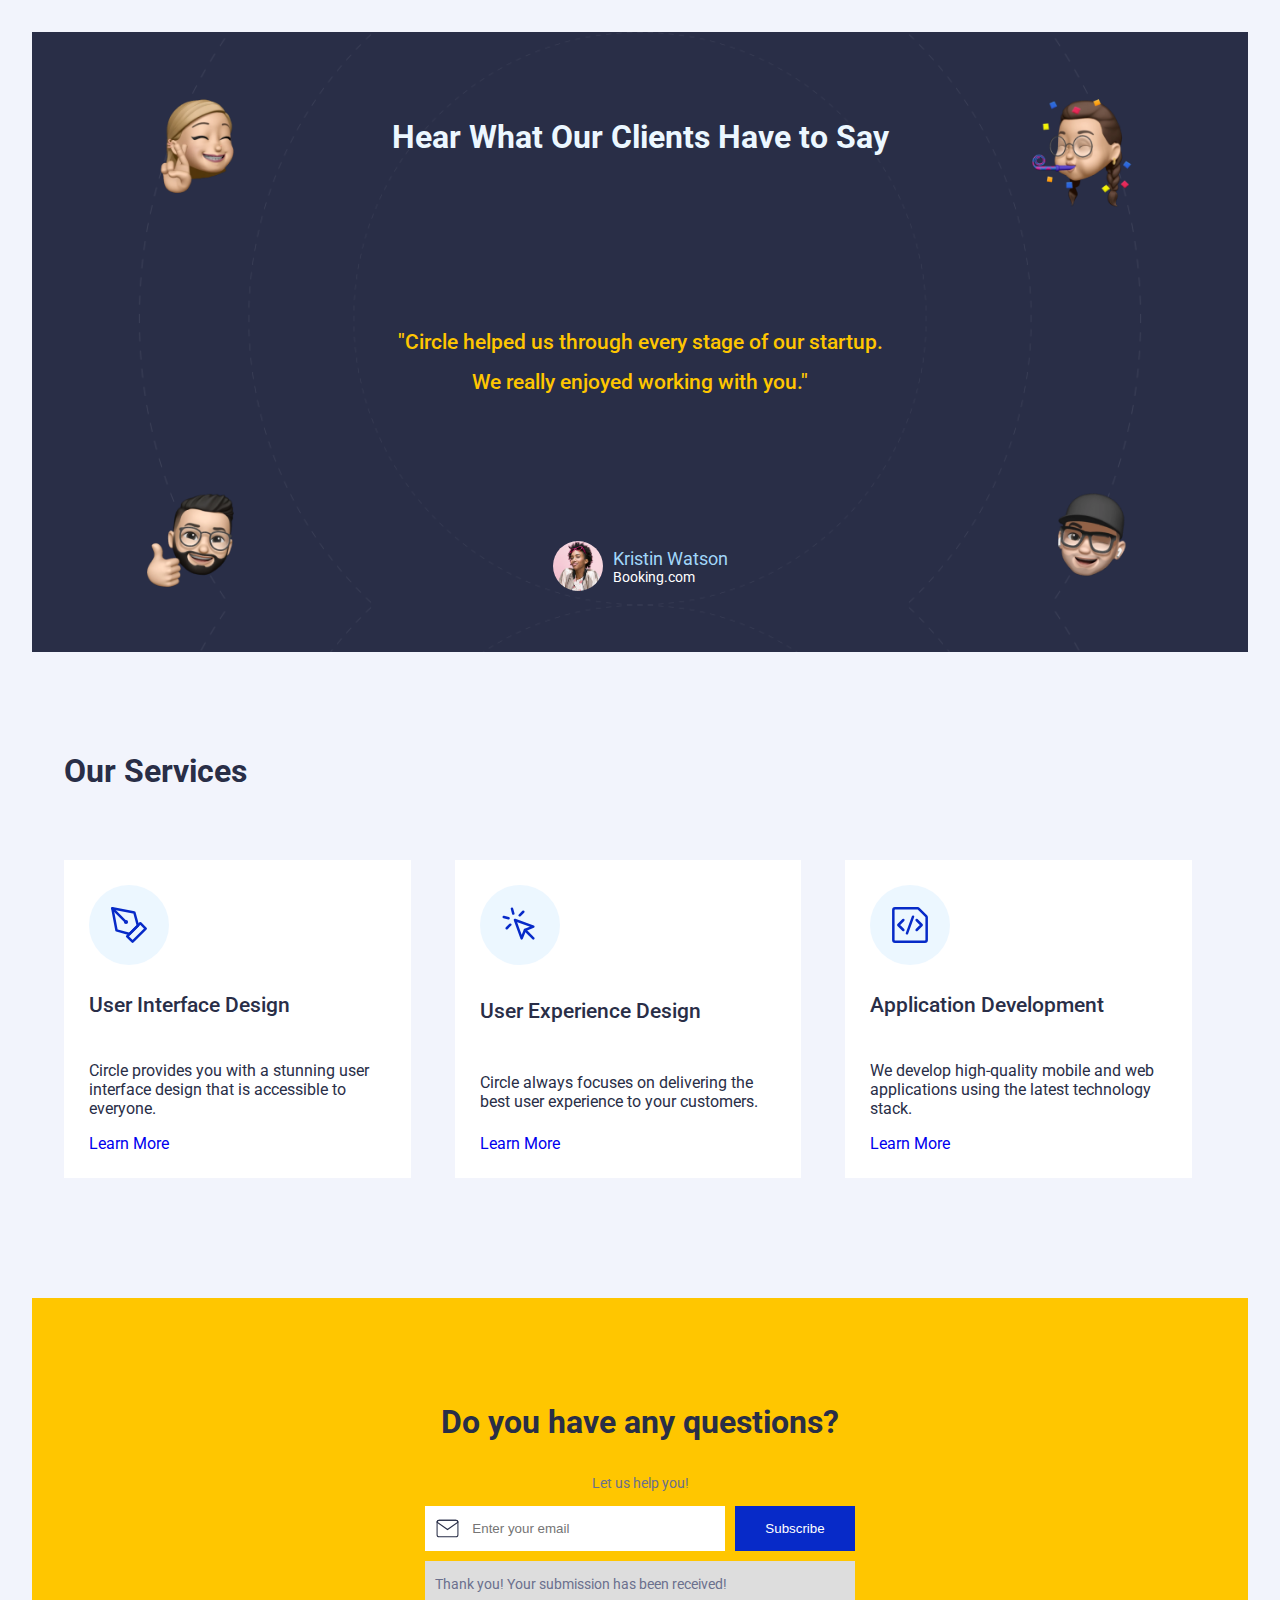
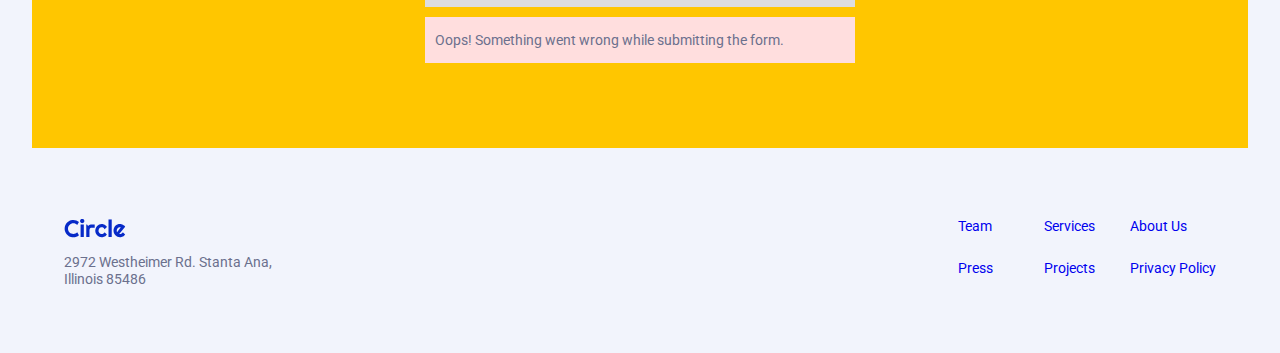
==== commit 1e4ac97f: "responsive almost done, burger menue missing" ====
--- a/index.html
+++ b/index.html
@@ -6,6 +6,7 @@
     <meta name="viewport" content="width=device-width, initial-scale=1.0" />
     <title>RP Circle Agency</title>
     <link rel="stylesheet" href="./styles/styles-home.css" />
+    <link rel="stylesheet" href="./styles/mediaQueries.css" />
   </head>
   <body>
     <!-- Header Section  -->
@@ -35,12 +36,12 @@
       <div id="heros-container">
         <!-- left side  -->
         <div id="hero-content">
-          <h2>Empower Your Business With Stunning Design!</h2>
+          <h1>Empower Your Business With Stunning Design!</h1>
           <p>
             Circle is a digital design and development studio. We design and
             develop astonishing websites and mobile apps.
           </p>
-          <div>
+          <div class="heros-buttons-container">
             <a href="#">See our work</a>
             <a href="./contactUs.html" class="contactBtn">Get in touch</a>
           </div>
@@ -68,7 +69,7 @@
 
     <!-- Client section  -->
     <section id="clients">
-      <div id="client-container">
+      <div id="client-container" class="grid-clients">
         <img
           class="clientImg"
           src="./project-assets/logos/airbnb-logo.svg"
@@ -103,7 +104,7 @@
       <div>
         <h2>Recent Projects</h2>
       </div>
-      <div class="grid-projects" role="list">
+      <div class="grid-container-projects" role="list">
         <div class="project-card" role="list-item">
           <div>
             <img
@@ -201,7 +202,7 @@
     <!-- Our Services Section  -->
     <section id="services">
       <h2>Our Services</h2>
-      <div class="grid-services">
+      <div class="grid-container-services">
         <div class="service-card">
           <div class="service-card-icon icon-1"></div>
           <h4>User Interface Design</h4>
@@ -267,8 +268,12 @@
               data-wait="Please wait..."
             />
           </form>
-          <!-- <div class="s-form-done"></div>
-          <div class="s-form-fail"></div> -->
+          <div class="s-form-done">
+            <p>Thank you! Your submission has been received!</p>
+          </div>
+          <div class="s-form-fail">
+            <p>Oops! Something went wrong while submitting the form.</p>
+          </div>
         </div>
       </div>
     </section>
--- a/styles/styles-home.css
+++ b/styles/styles-home.css
@@ -21,7 +21,7 @@
 /*------------------------*/
 /*------------------------*/
 header {
-  margin-top: 5rem;
+  margin-top: 50px;
   font-size: 1.2rem;
 }
 header a {
@@ -35,18 +35,23 @@
 #header-container {
   display: flex;
   justify-content: space-between;
-  max-width: 1100px;
+  /* max-width: 1100px; */
+  max-width: 90%;
   margin-right: auto;
   margin-left: auto;
-  margin-top: 100px;
+  margin-top: 30px;
 }
 
 .contactBtn {
   color: #ffff;
   background-color: #072ac8;
   padding: 15px 30px;
-}
-
+  margin: 0 20px;
+}
+
+.contactBtn:hover {
+  background-color: #292e47;
+}
 /*------------------------*/
 /*------------------------*/
 /* Heros section  */
@@ -55,14 +60,17 @@
 #heros-container {
   display: flex;
   justify-content: space-between;
-  max-width: 1100px;
+  /* max-width: 1100px; */
+  max-width: 90vw;
   margin-right: auto;
   margin-left: auto;
   margin-top: 100px;
 }
 .heroimg {
-  width: 500px;
-  max-width: 100%;
+  /* width: 40vw; */
+  /* width: 500px; */
+  /* width: 100%; */
+  max-width: 500px;
   float: right;
 }
 .cardimg1 {
@@ -89,27 +97,36 @@
 }
 
 #hero-content {
-  width: 550px;
-}
-#hero-content h2 {
-  font-size: 3.5rem;
+  /* width: 40vw; */
+  display: flex;
+  flex-direction: column;
+}
+
+#hero-content h1 {
+  font-size: 2rem;
   font-weight: 500;
   color: #292e47;
-  width: 100%;
+  width: 90%;
   padding: 0;
-  margin-top: 100px;
+  /* margin-top: 30px; */
 }
 
 #hero-content p {
-  font-size: 1.3rem;
-  line-height: 2.5rem;
+  font-size: 1.2rem;
+  line-height: 2rem;
   max-width: 80%;
+  /* margin-bottom: 4vh; */
 }
 
 #hero-content a {
-  font-size: 1.1rem;
+  /* font-size: 1.1rem; */
   padding-right: 20px;
 }
+.heros-buttons-container {
+  display: flex;
+  flex-wrap: wrap;
+  align-items: center;
+}
 
 /*------------------------*/
 /*------------------------*/
@@ -119,7 +136,8 @@
 #client-container {
   display: flex;
   justify-content: space-between;
-  max-width: 1100px;
+  /* max-width: 1100px; */
+  max-width: 90%;
   margin-right: auto;
   margin-left: auto;
   margin-top: 100px;
@@ -133,49 +151,75 @@
 /*Recent Projects*/
 /*------------------------*/
 /*------------------------*/
+
 #recentProjects {
   margin: 100px auto 0 auto;
-  max-width: 1100px;
+  /* max-width: 1100px; */
+  max-width: 90%;
+  /* display: flex;
+  flex-direction: column; */
 }
 #recentProjects h2 {
   font-size: 2rem;
   color: #292e47;
-  margin-bottom: 70px;
-}
-
-.grid-projects {
+  margin-bottom: 40px;
+}
+
+.grid-container-projects {
   display: grid;
   grid-template-columns: 1fr 1fr 1fr;
-  column-gap: 2%;
+  grid-template-rows: auto;
+  grid-column-gap: 20px;
+  /* column-gap: 2%; */
+  /* display: flex;
+  justify-content: space-between;
+  flex-wrap: wrap;
+  align-items: center; */
 }
 
 .project-card {
-  width: 340px;
+  /* width: 340px;
   /* width: auto; */
+  /* background-color: white;
+  margin-bottom: 20px;  */
+
+  width: 100%;
+  max-width: 340px;
   background-color: white;
-}
+  margin-bottom: 20px;
+  display: flex;
+  flex-direction: column;
+  flex-wrap: wrap;
+  justify-content: space-between;
+  grid-column-gap: 50px;
+  /* padding: 25px; */
+}
+
 .project-card-img {
-  width: 340px;
-  height: 240px;
+  /* width: 340px;*/
+  height: 200px;
+  width: 100%;
+  max-width: 340px;
+  object-fit: cover;
 }
 
 .project-card h4 {
   font-size: 1.3rem;
   color: #292e47;
   font-weight: 500;
-  margin: 30px 40px;
+  margin: 15px 25px;
 }
 
 .project-card p {
   color: #292e47;
   font-size: 1rem;
   font-weight: 400;
-  margin: 20px 40px;
+  margin: 0px 25px;
 }
 
 .project-card a {
   font-size: 1rem;
-  margin: 30px 40px;
+  margin: 40px 25px;
   display: inline-block;
 }
 
@@ -192,11 +236,13 @@
   background-size: contain;
   margin: 200px auto 0 auto;
   position: relative;
-  width: 1320px;
+  /* width: 1320px; */
+  max-width: 95%;
 }
 
 #testimonial-Container {
   display: flex;
+  flex-wrap: wrap;
   flex-direction: column;
   justify-content: space-around;
   align-items: center;
@@ -204,14 +250,17 @@
 }
 
 .testimonials-heading {
-  font-size: 2.5rem;
+  font-size: 2rem;
   color: #ecf7ff;
+  /* max-width: 400px;
+  text-align: center; */
 }
 .testimonials-text {
   color: #ffc600;
-  font-size: 1.5rem;
+  font-size: 1.3rem;
   text-align: center;
   font-weight: 500;
+  line-height: 2.5rem;
 }
 .client {
   display: flex;
@@ -222,6 +271,7 @@
   height: 50px;
   border-radius: 50%;
   margin-right: 10px;
+  object-fit: cover;
 }
 .client-info h4 {
   color: #a2d6f9;
@@ -237,27 +287,27 @@
 
 /* emojis  */
 .emoji {
-  width: 120px;
+  width: 10vw;
 }
 .top-left {
   position: absolute;
-  top: 10%;
-  left: 10%;
+  top: 8%;
+  left: 8%;
 }
 .top-right {
   position: absolute;
-  top: 10%;
-  right: 10%;
+  top: 8%;
+  right: 8%;
 }
 .bottom-right {
   position: absolute;
-  bottom: 10%;
-  right: 10%;
+  bottom: 8%;
+  right: 8%;
 }
 .bottom-left {
   position: absolute;
-  bottom: 10%;
-  left: 10%;
+  bottom: 8%;
+  left: 8%;
 }
 
 /*------------------------*/
@@ -267,41 +317,56 @@
 /*------------------------*/
 
 #services {
-  margin: 200px auto 0 auto;
-  max-width: 1100px;
+  margin: 100px auto 0 auto;
+  /* max-width: 1100px; */
+  width: 90vw;
+  /* display: flex; */
+  /* flex-direction: column; */
 }
 #services h2 {
   font-size: 2rem;
   color: #292e47;
   margin-bottom: 70px;
 }
-
-.grid-services {
+.grid-container-services {
+  /* display: flex;
+  flex: row;
+  justify-content: space-between;
+  flex-wrap: wrap;
+  align-items: center; */
   display: grid;
   grid-template-columns: 1fr 1fr 1fr;
+  grid-column-gap: 20px;
 }
 
 .service-card {
-  width: 340px;
+  width: 80%;
+  max-width: 340px;
   background-color: white;
+  margin-bottom: 20px;
+  display: flex;
+  flex-direction: column;
+  flex-wrap: wrap;
+  justify-content: space-between;
+  padding: 25px;
 }
 .service-card h4 {
   font-size: 1.3rem;
   color: #292e47;
   font-weight: 500;
-  margin: 30px 40px;
+  /* margin: 30px 40px; */
 }
 
 .service-card p {
   color: #292e47;
   font-size: 1rem;
   font-weight: 400;
-  margin: 20px 40px;
+  /* margin: 20px 40px; */
 }
 
 .service-card a {
   font-size: 1rem;
-  margin: 30px 40px;
+  /* margin: 30px 40px; */
   display: inline-block;
 }
 .service-card-icon {
@@ -309,7 +374,7 @@
   width: 5rem;
   height: 5rem;
   border-radius: 50%;
-  margin: 2rem;
+  /* margin: 2rem; */
   background-image: url("/project-assets/services-section/icons/1.svg");
   background-repeat: no-repeat;
   background-position: center;
@@ -330,39 +395,48 @@
 #subscribe {
   height: 450px;
   background-color: #ffc600;
-  margin: 200px auto 0 auto;
-  /* position: relative; */
-  width: 1320px;
+  margin: 100px auto 0 auto;
+  /* width: 1320px; */
+  width: 95vw;
 }
 .subscribeContainer {
-  display: flex;
-  flex-direction: column;
+  height: 450px;
+  display: flex;
+  flex-direction: column;
+  flex-wrap: wrap;
   justify-content: center;
   align-items: center;
-  height: 400px;
+  /* width: 100%; */
 }
 
 .subscribeContainer h2 {
-  font-size: 2.5rem;
+  font-size: 2rem;
   color: #292e47;
   margin: 20px 0;
 }
 .subscribeContainer p {
   font-size: 0.9rem;
   color: #6b708d;
-  margin: 0 auto 20px auto;
+  /* margin: 0 auto 20px auto; */
 }
 
 /*FORM*/
+.form-block {
+  display: flex;
+  flex-direction: column;
+  justify-content: center;
+  flex-wrap: wrap;
+}
 #email-subscribe {
   display: flex;
   justify-content: center;
   align-items: center;
+  flex-wrap: wrap;
 }
 .subscribe-textfield-wrapper {
   background-color: white;
-  /* padding: 10px 30px; */
-  margin-right: 20px;
+  padding: 10px 30px;
+  margin-right: 10px;
   display: flex;
   width: 300px;
   padding: 10px 0;
@@ -381,7 +455,21 @@
   border: none;
   padding: 15px 30px;
 }
-
+.subscribeBtn:hover {
+  background-color: #292e47;
+}
+
+.s-form-fail {
+  background-color: #ffdede;
+  margin-top: 10px;
+  padding-left: 10px;
+}
+
+.s-form-done {
+  background-color: #dddddd;
+  margin-top: 10px;
+  padding-left: 10px;
+}
 /*------------------------*/
 /*------------------------*/
 /* footer  */
@@ -390,8 +478,9 @@
 .containerFooter {
   display: flex;
   justify-content: space-between;
-  max-width: 1100px;
-  margin: 100px auto 50px auto;
+  /* max-width: 1100px; */
+  width: 90vw;
+  margin: 70px auto 50px auto;
 }
 
 .footerLinks {
@@ -411,8 +500,9 @@
 /*------------------------*/
 
 #contactUs {
+  width: 90vw;
   margin: 100px auto 0 auto;
-  max-width: 1100px;
+  /* max-width: 1100px; */
 }
 
 #contactUs h1 {
@@ -469,3 +559,57 @@
   padding: 30px 30px;
   margin-top: 20px;
 }
+
+/*--------------------------------------------------------*/
+/*-----------------------------------------------------*/
+/* Projects Pages */
+/*----------------------------------------------------*/
+/*-----------------------------------------------------*/
+
+#projectSection {
+  margin: 100px auto 0 auto;
+  /* max-width: 1100px; */
+  width: 90vw;
+  display: flex;
+  flex-direction: column;
+}
+
+.project-page-title {
+  font-size: 3.5rem;
+  font-weight: 500;
+  color: #292e47;
+  width: 100%;
+  padding: 0;
+}
+
+.project-type-wrapper {
+  display: flex;
+  justify-content: space-between;
+  align-items: center;
+}
+.project-page-type {
+  font-size: 2rem;
+  font-weight: 500;
+}
+.project-completion {
+  display: flex;
+  font-size: 1.5rem;
+}
+.project-completion p {
+  padding-left: 5px;
+}
+.project-page-image {
+  width: 100%;
+  height: 444px;
+  object-fit: cover;
+  margin: 50px auto;
+
+  box-shadow: 3px 0px 38px 0px rgba(248, 231, 28, 1),
+    0px 13px 38px 0px rgba(144, 19, 254, 1);
+}
+.project-text {
+}
+.project-text p {
+  font-size: 1.5rem;
+  line-height: 2.2rem;
+}
--- a/styles/mediaQueries.css
+++ b/styles/mediaQueries.css
@@ -0,0 +1,209 @@
+@media screen and (max-width: 480px) {
+  .heros-buttons-container {
+    flex-direction: column-reverse;
+  }
+  #heros-container {
+    margin-top: 0;
+  }
+  #hero-content.p {
+    font-size: 1rem;
+  }
+
+  /* Testimonials  */
+  .testimonials-heading {
+    width: 350px;
+  }
+  .testimonials-text {
+    width: 350px;
+  }
+}
+
+@media screen and (max-width: 759px) {
+  #heros-container {
+    flex-direction: column;
+    justify-content: center;
+    align-items: center;
+    align-content: center;
+    margin-top: 50px;
+  }
+  .heros-buttons-container {
+    flex-direction: row-reverse;
+  }
+  #hero-content {
+    width: auto;
+    align-items: center;
+    align-content: center;
+    text-align: center;
+  }
+  #hero-imgs {
+    width: auto;
+  }
+  .cardimg {
+    display: none;
+  }
+  /* Clients  */
+  #client-container {
+    display: grid;
+    grid-template-columns: 1fr 1fr;
+    grid-template-rows: auto auto;
+    justify-items: center;
+    grid-row-gap: 50px;
+    margin-top: 50px;
+  }
+  #client-container.grid-clients img:last-child {
+    display: none;
+  }
+  /* Projects  */
+  #recentProjects h2 {
+    text-align: center;
+  }
+  .grid-container-projects {
+    grid-template-columns: 1fr;
+    grid-template-rows: auto auto auto;
+  }
+  .project-card {
+    width: 100%;
+    max-width: 100%;
+    margin-bottom: 20px;
+  }
+
+  .project-card-img {
+    width: 100%;
+    object-fit: cover;
+    max-width: 100%;
+  }
+
+  /* Testimonials  */
+  .emoji {
+    display: none;
+  }
+  #testimonials {
+    height: 420px;
+    margin: 50px auto 0 auto;
+    max-width: 100%;
+  }
+  #testimonial-Container {
+    height: 420px;
+  }
+  .testimonials-heading {
+    max-width: 400px;
+    text-align: center;
+  }
+
+  /* Services  */
+  #services {
+    margin-top: 50px;
+  }
+  #services h2 {
+    text-align: center;
+    margin-bottom: 40px;
+  }
+  .grid-container-services {
+    grid-template-columns: 1fr;
+    grid-template-rows: auto auto auto;
+  }
+  .service-card {
+    width: 100%;
+    max-width: 90%;
+    margin-bottom: 10px;
+    padding: 25px;
+  }
+
+  /* Subscribe  */
+  #subscribe {
+    width: 100%;
+    margin-top: 50px;
+  }
+  #email-subscribe {
+    flex-direction: column;
+  }
+  .subscribe-textfield-wrapper {
+    width: 100%;
+    margin-right: 0;
+    margin-bottom: 5px;
+  }
+  .subscribeBtn {
+    width: 100%;
+  }
+
+  /* Footer  */
+
+  .containerFooter {
+    flex-direction: column;
+    align-items: center;
+    margin-top: 50px;
+  }
+  .footer-content {
+    text-align: center;
+  }
+}
+
+/* -----------------  */
+
+/* -----------------  */
+
+/* -----------------  */
+
+@media (min-width: 760px) and (max-width: 990px) {
+  #heros-container {
+    flex-direction: column;
+    justify-content: center;
+    align-items: center;
+    align-content: center;
+    margin-top: 50px;
+  }
+  .heros-buttons-container {
+    flex-direction: row-reverse;
+  }
+  #hero-content {
+    width: auto;
+    align-items: center;
+    align-content: center;
+    text-align: center;
+  }
+  #hero-imgs {
+    width: auto;
+  }
+
+  /* Clients  */
+  #client-container {
+    display: grid;
+    grid-template-columns: 1fr 1fr;
+    grid-template-rows: auto auto;
+    justify-items: center;
+    grid-row-gap: 50px;
+    margin-top: 100px;
+  }
+  #client-container img:last-child {
+    display: none;
+  }
+
+  /* Projects  */
+
+  .grid-container-projects {
+    grid-template-columns: 1fr 1fr;
+    /* grid-template-rows: auto; */
+  }
+
+  /* Testimonial  */
+  .testimonials-heading {
+    max-width: 400px;
+    text-align: center;
+  }
+  #testimonials {
+    height: 500px;
+    margin-top: 50px;
+  }
+  #testimonial-Container {
+    height: 500px;
+  }
+
+  /* Services  */
+  #services {
+    margin-top: 50px;
+  }
+  #services h2 {
+    margin-bottom: 40px;
+  }
+  /* Subscribe  */
+}
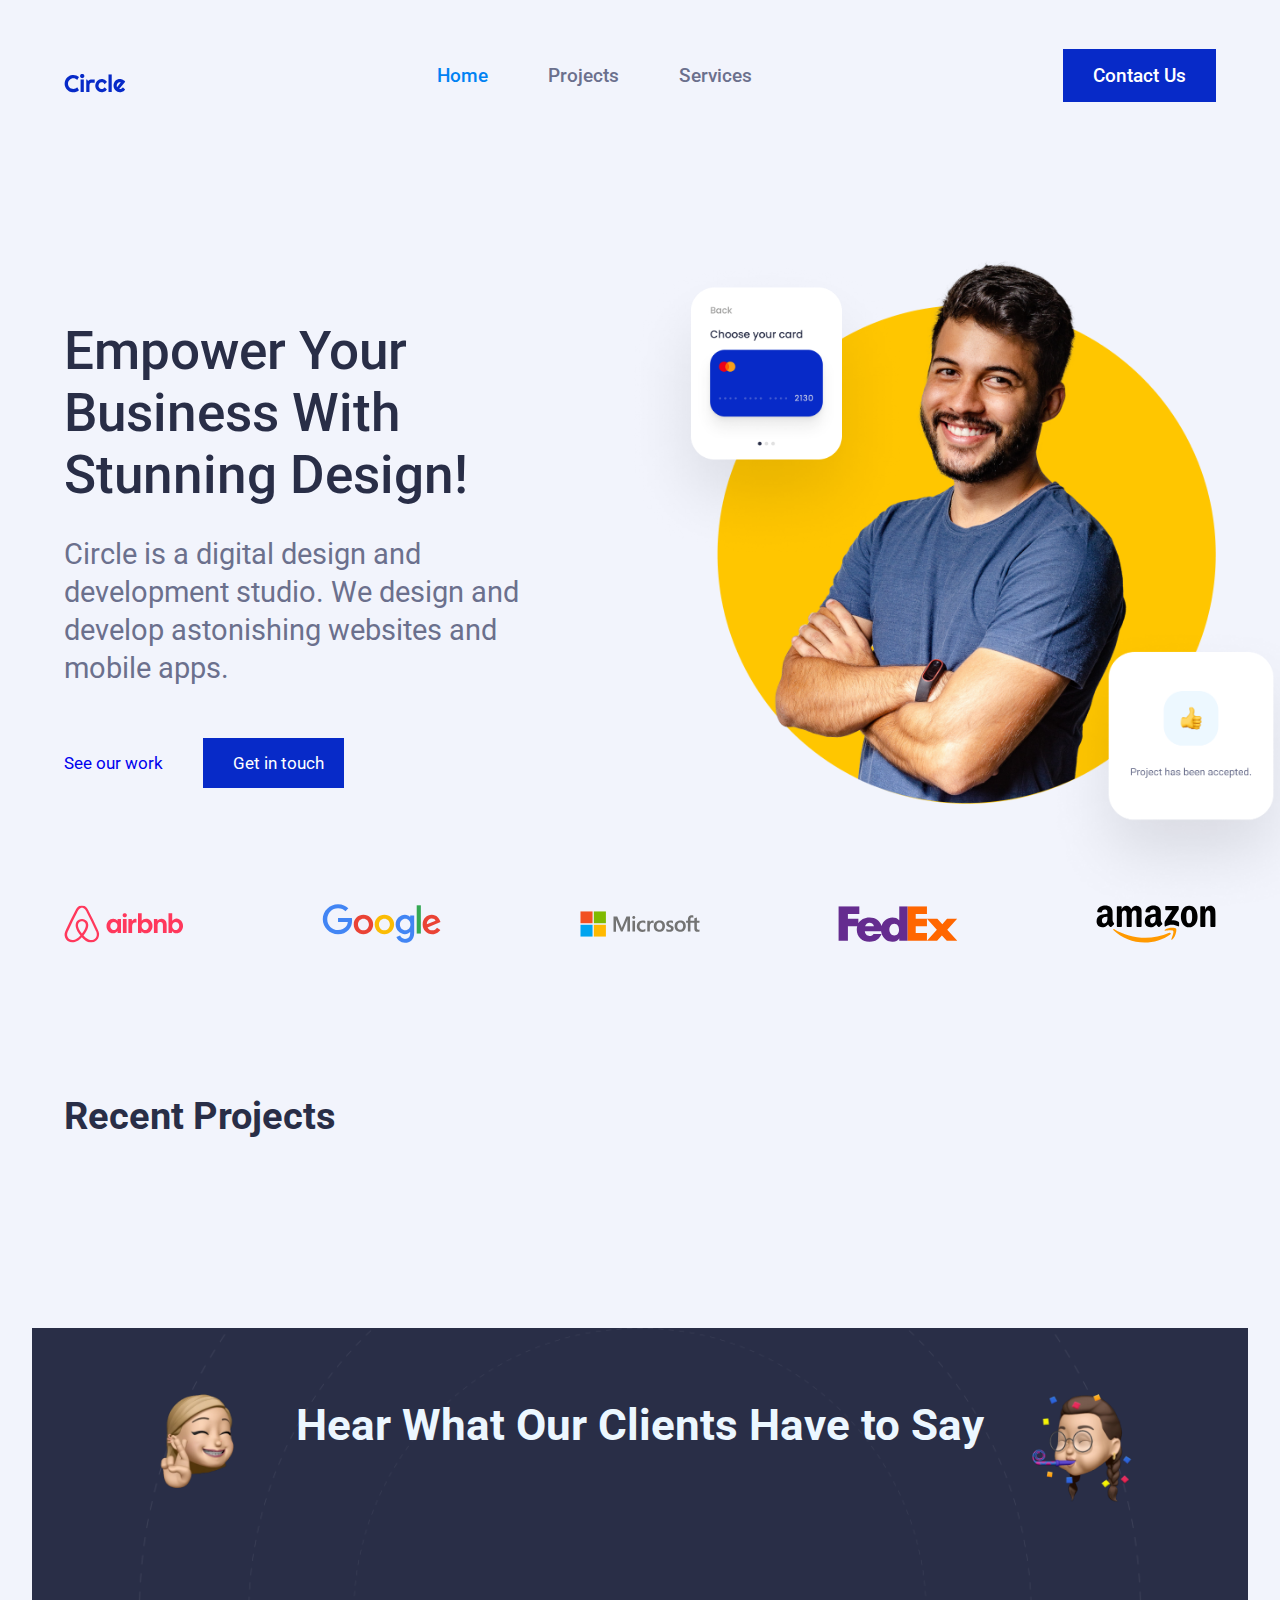
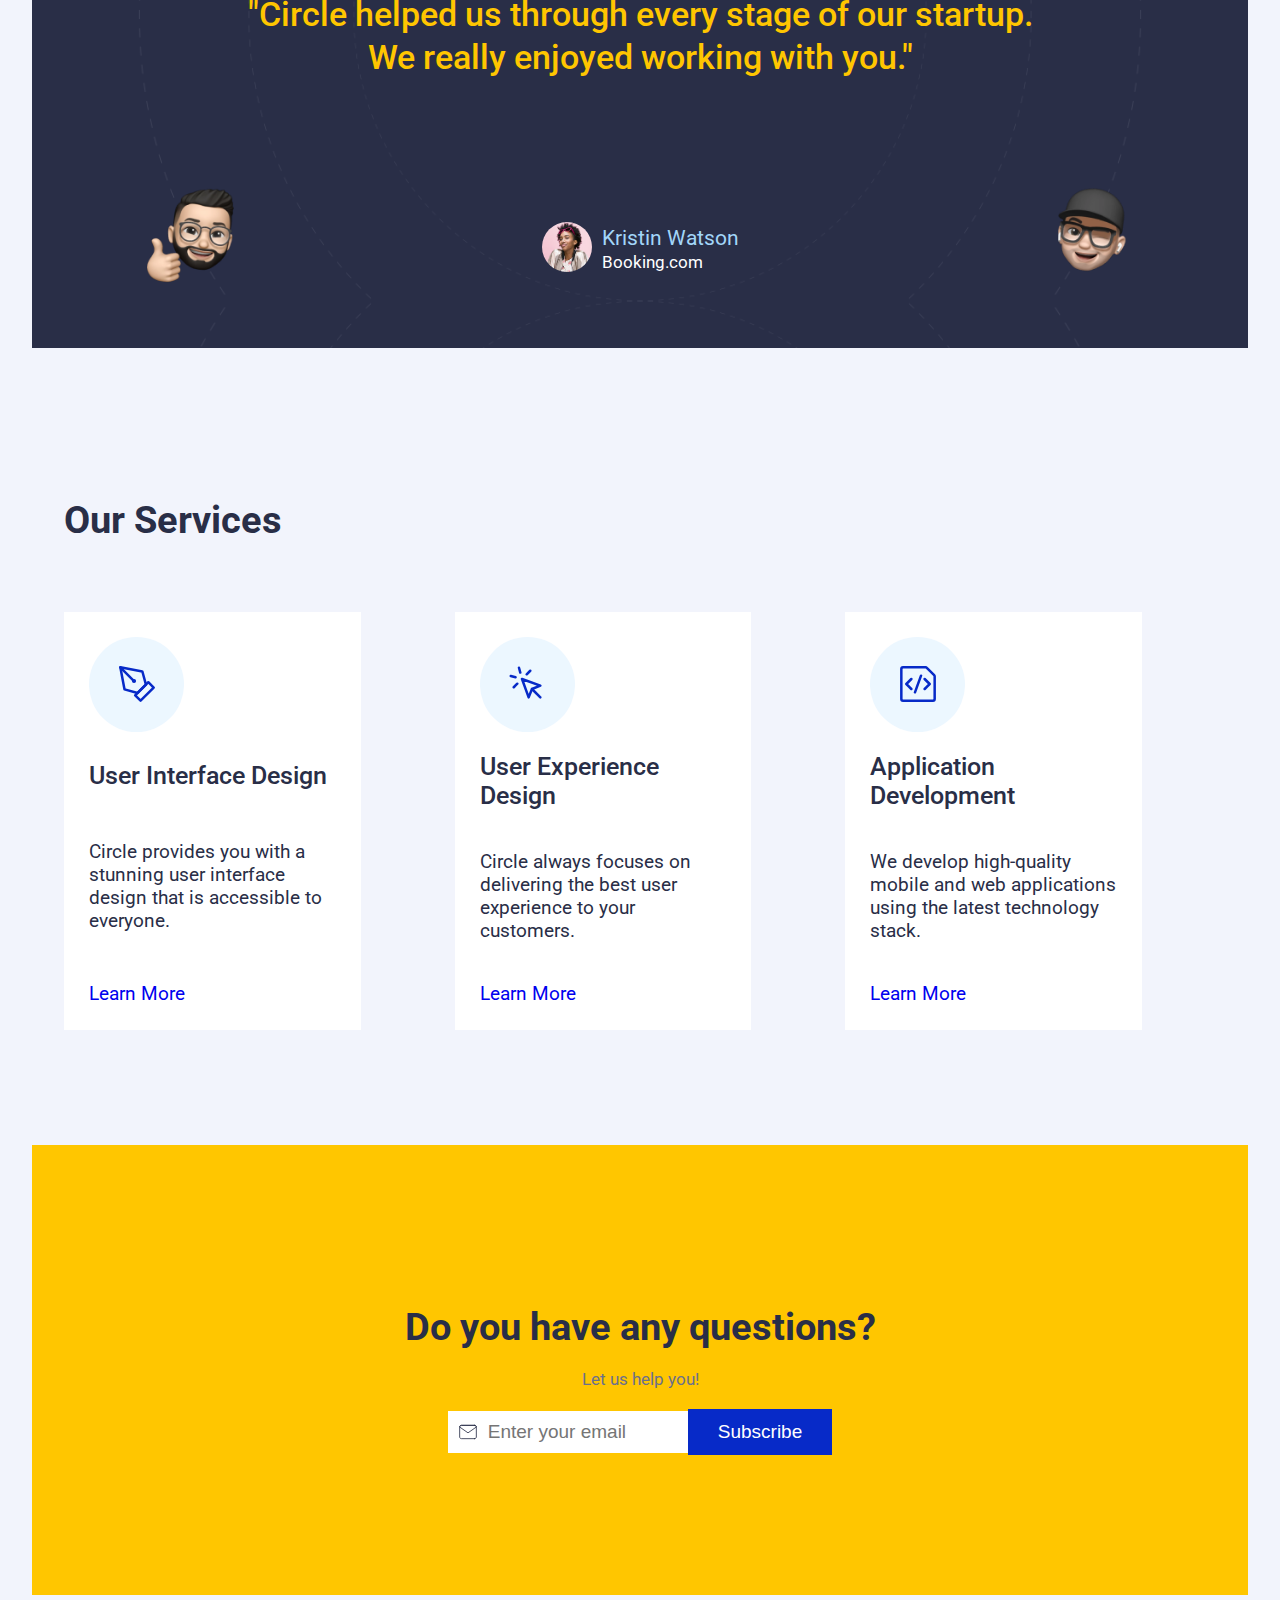
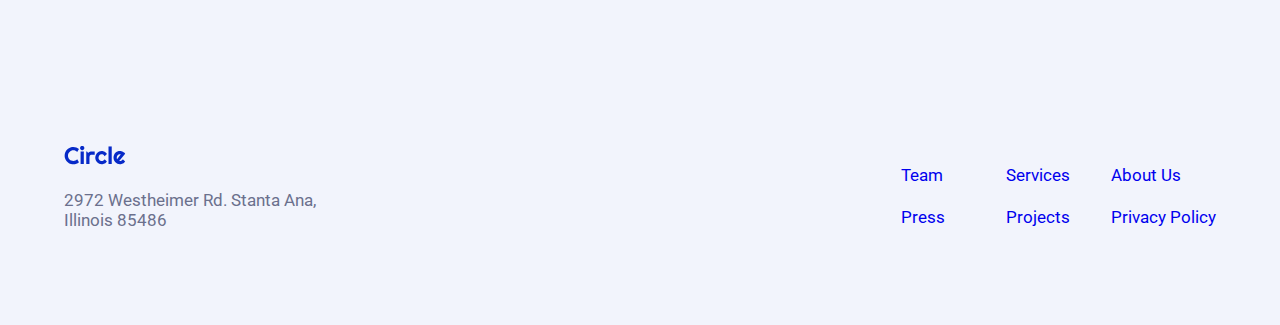
==== commit 6591ad42: "finish POST with error Messages" ====
--- a/index.html
+++ b/index.html
@@ -10,7 +10,8 @@
   </head>
   <body>
     <!-- Header Section  -->
-    <header>
+
+    <!-- <header OLD>
       <div id="header-container">
         <div>
           <a href="#"
@@ -23,14 +24,43 @@
           <a href="#services">Services</a>
         </nav>
         <div>
-          <!-- <div>
-          <img src="./project-assets/header/menue.png" alt="menu" />
-        </div> -->
+      
           <a href="./contactUs.html" class="contactBtn">Contact Us</a>
         </div>
       </div>
+    </header> -->
+
+    <!-- header NEW  -->
+    <header>
+      <nav class="navbar">
+        <a href="#"
+          ><img
+            class="nav-logo"
+            src="./project-assets/logos/circle.svg"
+            alt="Circle-logo"
+        /></a>
+        <ul class="nav-menu">
+          <li class="nav-item">
+            <a href="#" class="nav-link">Home</a>
+          </li>
+          <li class="nav-item">
+            <a href="#recentProjects" class="nav-link">Projects</a>
+          </li>
+          <li class="nav-item">
+            <a href="#services" class="nav-link">Services</a>
+          </li>
+        </ul>
+
+        <div>
+          <a href="./contactUs.html" class="contactBtn1">Contact Us</a>
+        </div>
+        <div class="hamburger">
+          <span class="bar"> </span>
+          <span class="bar"> </span>
+          <span class="bar"> </span>
+        </div>
+      </nav>
     </header>
-
     <!-- Heros section  -->
     <section id="heros">
       <div id="heros-container">
@@ -43,7 +73,7 @@
           </p>
           <div class="heros-buttons-container">
             <a href="#">See our work</a>
-            <a href="./contactUs.html" class="contactBtn">Get in touch</a>
+            <a href="./contactUs.html" class="contactBtn2">Get in touch</a>
           </div>
         </div>
         <!-- right side  -->
@@ -105,7 +135,7 @@
         <h2>Recent Projects</h2>
       </div>
       <div class="grid-container-projects" role="list">
-        <div class="project-card" role="list-item">
+        <!-- <div class="project-card" role="list-item">
           <div>
             <img
               class="project-card-img"
@@ -113,8 +143,8 @@
               alt="project-image-1"
             />
           </div>
-          <h4>Simplify</h4>
-          <p>UI Design & App Development</p>
+          <h4 class="project-title">Simplify</h4>
+          <p class="project-description">UI Design & App Development</p>
           <a href="#">Learn More</a>
         </div>
         <div class="project-card" role="list-item">
@@ -140,7 +170,7 @@
           <h4>Vectorify</h4>
           <p>User Experience Design</p>
           <a href="#">Learn More</a>
-        </div>
+        </div> -->
       </div>
     </section>
 
@@ -299,6 +329,7 @@
       </div>
     </footer>
 
-    <script src="./index.js"></script>
+    <script src="./JS/hamburgesa.js"></script>
+    <script src="./JS/index.js"></script>
   </body>
 </html>
--- a/styles/styles-home.css
+++ b/styles/styles-home.css
@@ -1,12 +1,19 @@
 @import url("https://fonts.googleapis.com/css2?family=Roboto:ital,wght@0,300;0,400;0,500;1,400&display=swap");
 
-body {
+* {
   box-sizing: border-box;
   margin: 0;
   padding: 0;
+  font-size: 10px;
+}
+
+body {
+  /* box-sizing: border-box;
+  margin: 0;
+  padding: 0; */
   color: #6b708d;
   background-color: #f2f4fc;
-  font-size: 10px;
+  /* font-size: 10px; */
   font-family: "Roboto", sans-serif;
 }
 body a {
@@ -20,36 +27,89 @@
 /* Header  */
 /*------------------------*/
 /*------------------------*/
-header {
+/* header {
   margin-top: 50px;
   font-size: 1.2rem;
-}
-header a {
+} */
+/* header a {
   color: #6b708d;
   padding-right: 30px;
 }
 nav a:first-child {
   color: #0082f3;
-}
-
-#header-container {
-  display: flex;
-  justify-content: space-between;
-  /* max-width: 1100px; */
+} */
+
+/* #header-container {
+  display: flex;
+  justify-content: space-between;
+   max-width: 1100px; 
+   max-width: 90%;
+  margin-right: auto;
+  margin-left: auto; 
+  margin-top: 30px; 
+}  */
+header {
+  margin: 0;
+}
+header li {
+  list-style: none;
+}
+
+header a {
+  font-size: 1rem;
+  text-decoration: none;
+  color: #6b708d;
+  font-weight: 500;
+}
+.nav-menu li:first-child a {
+  color: #0082f3;
+}
+.navbar {
+  height: 50px;
+  display: flex;
+  justify-content: space-between;
+  align-items: center;
+  /* padding: 0 24px; */
   max-width: 90%;
-  margin-right: auto;
-  margin-left: auto;
-  margin-top: 30px;
-}
-
-.contactBtn {
+  margin: 50px auto;
+}
+
+.nav-menu {
+  display: flex;
+  justify-content: space-between;
+  align-items: center;
+  gap: 60px;
+}
+
+.nav-link {
+  transition: 0.7s ease;
+}
+.nav-link:hover {
+  color: black;
+}
+
+.hamburger {
+  display: none;
+  cursor: pointer;
+}
+.bar {
+  display: block;
+  width: 25px;
+  height: 3px;
+  margin: 5px auto;
+  -webkit-transition: all 0.3s ease-in-out;
+  transition: all 0.3s ease-in-out;
+  background-color: black;
+}
+.contactBtn1,
+.contactBtn2 {
   color: #ffff;
   background-color: #072ac8;
   padding: 15px 30px;
-  margin: 0 20px;
-}
-
-.contactBtn:hover {
+}
+
+.contactBtn1:hover,
+.contactBtn2:hover {
   background-color: #292e47;
 }
 /*------------------------*/
@@ -62,9 +122,7 @@
   justify-content: space-between;
   /* max-width: 1100px; */
   max-width: 90vw;
-  margin-right: auto;
-  margin-left: auto;
-  margin-top: 100px;
+  margin: 5rem auto 0 auto;
 }
 .heroimg {
   /* width: 40vw; */
@@ -79,7 +137,7 @@
   top: 0%;
   right: auto;
   bottom: auto;
-  max-width: 50%;
+  max-width: 60%;
 }
 .cardimg2 {
   position: absolute;
@@ -87,12 +145,12 @@
   top: auto;
   right: -25%;
   bottom: -20%;
-  max-width: 50%;
+  max-width: 60%;
 }
 #hero-imgs {
   width: 500px;
   position: relative;
-  /* max-width: 100%; */
+  max-width: 100%;
   /* display: inline-block; */
 }
 
@@ -103,19 +161,21 @@
 }
 
 #hero-content h1 {
-  font-size: 2rem;
-  font-weight: 500;
-  color: #292e47;
-  width: 90%;
+  font-size: 2.8rem;
+  /* font-size: 60px; */
+  font-weight: 500;
+  color: #292e47;
+  width: 85%;
   padding: 0;
-  /* margin-top: 30px; */
+  margin-top: 70px;
+  margin-bottom: 30px;
 }
 
 #hero-content p {
-  font-size: 1.2rem;
+  font-size: 1.5rem;
   line-height: 2rem;
   max-width: 80%;
-  /* margin-bottom: 4vh; */
+  margin-bottom: 30px;
 }
 
 #hero-content a {
@@ -126,6 +186,7 @@
   display: flex;
   flex-wrap: wrap;
   align-items: center;
+  gap: 20px;
 }
 
 /*------------------------*/
@@ -138,12 +199,10 @@
   justify-content: space-between;
   /* max-width: 1100px; */
   max-width: 90%;
-  margin-right: auto;
-  margin-left: auto;
-  margin-top: 100px;
+  margin: 5rem auto 0 auto;
 }
 .clientImg {
-  width: 80px;
+  width: 120px;
 }
 
 /*------------------------*/
@@ -153,7 +212,7 @@
 /*------------------------*/
 
 #recentProjects {
-  margin: 100px auto 0 auto;
+  margin: 5rem auto 0 auto;
   /* max-width: 1100px; */
   max-width: 90%;
   /* display: flex;
@@ -204,7 +263,7 @@
 }
 
 .project-card h4 {
-  font-size: 1.3rem;
+  font-size: 1.5rem;
   color: #292e47;
   font-weight: 500;
   margin: 15px 25px;
@@ -212,13 +271,14 @@
 
 .project-card p {
   color: #292e47;
-  font-size: 1rem;
+  font-size: 1.1rem;
   font-weight: 400;
   margin: 0px 25px;
+  line-height: 1.4rem;
 }
 
 .project-card a {
-  font-size: 1rem;
+  font-size: 1.1rem;
   margin: 40px 25px;
   display: inline-block;
 }
@@ -234,7 +294,7 @@
   background-color: #292e47;
   background-image: url("/project-assets/testimonial-section/orbit.png");
   background-size: contain;
-  margin: 200px auto 0 auto;
+  margin: 5rem auto 0 auto;
   position: relative;
   /* width: 1320px; */
   max-width: 95%;
@@ -250,17 +310,18 @@
 }
 
 .testimonials-heading {
-  font-size: 2rem;
+  font-size: 2.3rem;
   color: #ecf7ff;
+
   /* max-width: 400px;
   text-align: center; */
 }
 .testimonials-text {
   color: #ffc600;
-  font-size: 1.3rem;
+  font-size: 1.8rem;
   text-align: center;
   font-weight: 500;
-  line-height: 2.5rem;
+  line-height: 2.3rem;
 }
 .client {
   display: flex;
@@ -317,7 +378,7 @@
 /*------------------------*/
 
 #services {
-  margin: 100px auto 0 auto;
+  margin: 5rem auto 0 auto;
   /* max-width: 1100px; */
   width: 90vw;
   /* display: flex; */
@@ -354,14 +415,14 @@
   font-size: 1.3rem;
   color: #292e47;
   font-weight: 500;
-  /* margin: 30px 40px; */
+  margin: 20px 0;
 }
 
 .service-card p {
   color: #292e47;
   font-size: 1rem;
   font-weight: 400;
-  /* margin: 20px 40px; */
+  margin: 20px 0;
 }
 
 .service-card a {
@@ -395,9 +456,10 @@
 #subscribe {
   height: 450px;
   background-color: #ffc600;
-  margin: 100px auto 0 auto;
+  margin: 5rem auto 0 auto;
   /* width: 1320px; */
-  width: 95vw;
+  width: 95%;
+  /* padding: 30px; */
 }
 .subscribeContainer {
   height: 450px;
@@ -417,6 +479,7 @@
 .subscribeContainer p {
   font-size: 0.9rem;
   color: #6b708d;
+  margin-bottom: 20px;
   /* margin: 0 auto 20px auto; */
 }
 
@@ -429,20 +492,19 @@
 }
 #email-subscribe {
   display: flex;
-  justify-content: center;
+  justify-content: space-between;
   align-items: center;
   flex-wrap: wrap;
 }
 .subscribe-textfield-wrapper {
   background-color: white;
-  padding: 10px 30px;
-  margin-right: 10px;
-  display: flex;
-  width: 300px;
+  /* margin-right: 10px; */
+  display: flex;
+  width: 240px;
   padding: 10px 0;
 }
 .subscribe-textfield-wrapper img {
-  width: 25px;
+  width: 40px;
   padding: 0px 10px;
 }
 .subscribe-textfield-wrapper input {
@@ -453,22 +515,26 @@
   color: #ffff;
   background-color: #072ac8;
   border: none;
-  padding: 15px 30px;
+  padding: 12px 30px;
 }
 .subscribeBtn:hover {
   background-color: #292e47;
 }
 
 .s-form-fail {
-  background-color: #ffdede;
+  display: none;
+  background-color: #f38a8a;
   margin-top: 10px;
-  padding-left: 10px;
+  padding: 10px;
+  text-align: center;
 }
 
 .s-form-done {
-  background-color: #dddddd;
+  display: none;
+  background-color: #93e779;
   margin-top: 10px;
-  padding-left: 10px;
+  padding: 10px;
+  text-align: center;
 }
 /*------------------------*/
 /*------------------------*/
@@ -479,8 +545,9 @@
   display: flex;
   justify-content: space-between;
   /* max-width: 1100px; */
-  width: 90vw;
-  margin: 70px auto 50px auto;
+  width: 90%;
+
+  margin: 5rem auto 5rem auto;
 }
 
 .footerLinks {
@@ -491,6 +558,7 @@
 .footer-content p,
 a {
   font-size: 0.9rem;
+  margin-top: 20px;
 }
 
 /*------------------------*/
@@ -500,17 +568,18 @@
 /*------------------------*/
 
 #contactUs {
-  width: 90vw;
-  margin: 100px auto 0 auto;
+  width: 90%;
+  margin: 5rem auto 0 auto;
   /* max-width: 1100px; */
 }
 
 #contactUs h1 {
-  font-size: 3.5rem;
+  font-size: 2.8rem;
   font-weight: 500;
   color: #292e47;
   width: 100%;
   padding: 0;
+  margin-bottom: 20px;
 }
 .form-contact-container {
   display: flex;
@@ -530,23 +599,25 @@
   background-color: rgba(107, 112, 141, 0.1);
   border: none;
   width: auto;
-  height: 70px;
+  height: 50px;
   font-size: 1rem;
   padding-left: 20px;
 }
-.contact-row {
-  display: flex;
-  flex-wrap: wrap;
-  justify-content: space-between;
-
-  /* width: 100%; */
-}
-
-.contact-text-input.row {
+.contact-row-grid {
+  /* display: flex;
+  flex-wrap: wrap;
+  justify-content: space-between; */
+  display: grid;
+  grid-template-columns: 1fr 1fr;
+  column-gap: 20px;
+  max-width: 100%;
+}
+
+/* .contact-text-input.row {
   width: 500px;
-}
+} */
 .contact-text-input.textarea {
-  height: 200px;
+  height: 150px;
   font-family: "Roboto", sans-serif;
   font-size: 1rem;
   padding-left: 20px;
@@ -556,8 +627,11 @@
   color: #ffff;
   background-color: #072ac8;
   border: none;
-  padding: 30px 30px;
+  padding: 25px 30px;
   margin-top: 20px;
+}
+.contact-submit-btn:hover {
+  background-color: #292e47;
 }
 
 /*--------------------------------------------------------*/
@@ -567,33 +641,35 @@
 /*-----------------------------------------------------*/
 
 #projectSection {
-  margin: 100px auto 0 auto;
+  margin: 5rem auto 0 auto;
   /* max-width: 1100px; */
-  width: 90vw;
+  width: 90%;
   display: flex;
   flex-direction: column;
 }
 
 .project-page-title {
-  font-size: 3.5rem;
+  font-size: 2.8rem;
   font-weight: 500;
   color: #292e47;
   width: 100%;
   padding: 0;
+  margin-bottom: 70px;
 }
 
 .project-type-wrapper {
   display: flex;
   justify-content: space-between;
   align-items: center;
+  margin-bottom: 50px;
 }
 .project-page-type {
-  font-size: 2rem;
+  font-size: 1.8rem;
   font-weight: 500;
 }
 .project-completion {
   display: flex;
-  font-size: 1.5rem;
+  font-size: 1.3rem;
 }
 .project-completion p {
   padding-left: 5px;
--- a/styles/mediaQueries.css
+++ b/styles/mediaQueries.css
@@ -1,33 +1,84 @@
-@media screen and (max-width: 480px) {
-  .heros-buttons-container {
-    flex-direction: column-reverse;
-  }
-  #heros-container {
-    margin-top: 0;
-  }
-  #hero-content.p {
-    font-size: 1rem;
-  }
-
-  /* Testimonials  */
-  .testimonials-heading {
-    width: 350px;
-  }
-  .testimonials-text {
-    width: 350px;
-  }
-}
-
-@media screen and (max-width: 759px) {
+/* ------------------------------------  */
+/* --------------HAMBURGER--------------  */
+/* ------------------------------------  */
+@media screen and (min-width: 0px) and (max-width: 991px) {
+  /* NAVBAR  */
+  .contactBtn1 {
+    display: none;
+  }
+  .hamburger {
+    display: block;
+    float: right;
+  }
+  .hamburger.active .bar:nth-child(2) {
+    opacity: 0;
+  }
+  .hamburger.active .bar:nth-child(1) {
+    transform: translateY(8px) rotate(45deg);
+  }
+  .hamburger.active .bar:nth-child(3) {
+    transform: translateY(-8px) rotate(-45deg);
+  }
+  .nav-menu {
+    position: relative;
+    left: -110%;
+    top: 100px;
+    gap: 0;
+    flex-direction: column;
+    background-color: #ffc600;
+    width: 90%;
+    text-align: center;
+    transition: 0.3s;
+    margin-bottom: 20px;
+  }
+  .nav-item {
+    margin: 20px 0;
+  }
+  .nav-menu.active {
+    left: 0;
+  }
+  .navbar {
+    margin: 20px auto;
+  }
+}
+
+/* ------------------------------------  */
+/* -----------992px and more -----------  */
+/* ------------------------------------  */
+@media (min-width: 991px) {
+  * {
+    font-size: 19px;
+  }
+  #heros,
+  #recentProjects,
+  #testimonials,
+  #services,
+  footer {
+    margin-top: 150px;
+  }
+}
+
+/* ------------------------------------------------  */
+/* -----------btw 766px and 990 px-------------------*/
+/* ------------------------------------------------  */
+
+@media (max-width: 991px) {
+  * {
+    font-size: 14px;
+  }
+  /* Heros  */
   #heros-container {
     flex-direction: column;
     justify-content: center;
     align-items: center;
     align-content: center;
-    margin-top: 50px;
+    margin-top: 20px;
   }
   .heros-buttons-container {
     flex-direction: row-reverse;
+  }
+  #hero-content h1 {
+    /* font-size: 2.5rem; */
   }
   #hero-content {
     width: auto;
@@ -38,134 +89,7 @@
   #hero-imgs {
     width: auto;
   }
-  .cardimg {
-    display: none;
-  }
-  /* Clients  */
-  #client-container {
-    display: grid;
-    grid-template-columns: 1fr 1fr;
-    grid-template-rows: auto auto;
-    justify-items: center;
-    grid-row-gap: 50px;
-    margin-top: 50px;
-  }
-  #client-container.grid-clients img:last-child {
-    display: none;
-  }
-  /* Projects  */
-  #recentProjects h2 {
-    text-align: center;
-  }
-  .grid-container-projects {
-    grid-template-columns: 1fr;
-    grid-template-rows: auto auto auto;
-  }
-  .project-card {
-    width: 100%;
-    max-width: 100%;
-    margin-bottom: 20px;
-  }
-
-  .project-card-img {
-    width: 100%;
-    object-fit: cover;
-    max-width: 100%;
-  }
-
-  /* Testimonials  */
-  .emoji {
-    display: none;
-  }
-  #testimonials {
-    height: 420px;
-    margin: 50px auto 0 auto;
-    max-width: 100%;
-  }
-  #testimonial-Container {
-    height: 420px;
-  }
-  .testimonials-heading {
-    max-width: 400px;
-    text-align: center;
-  }
-
-  /* Services  */
-  #services {
-    margin-top: 50px;
-  }
-  #services h2 {
-    text-align: center;
-    margin-bottom: 40px;
-  }
-  .grid-container-services {
-    grid-template-columns: 1fr;
-    grid-template-rows: auto auto auto;
-  }
-  .service-card {
-    width: 100%;
-    max-width: 90%;
-    margin-bottom: 10px;
-    padding: 25px;
-  }
-
-  /* Subscribe  */
-  #subscribe {
-    width: 100%;
-    margin-top: 50px;
-  }
-  #email-subscribe {
-    flex-direction: column;
-  }
-  .subscribe-textfield-wrapper {
-    width: 100%;
-    margin-right: 0;
-    margin-bottom: 5px;
-  }
-  .subscribeBtn {
-    width: 100%;
-  }
-
-  /* Footer  */
-
-  .containerFooter {
-    flex-direction: column;
-    align-items: center;
-    margin-top: 50px;
-  }
-  .footer-content {
-    text-align: center;
-  }
-}
-
-/* -----------------  */
-
-/* -----------------  */
-
-/* -----------------  */
-
-@media (min-width: 760px) and (max-width: 990px) {
-  #heros-container {
-    flex-direction: column;
-    justify-content: center;
-    align-items: center;
-    align-content: center;
-    margin-top: 50px;
-  }
-  .heros-buttons-container {
-    flex-direction: row-reverse;
-  }
-  #hero-content {
-    width: auto;
-    align-items: center;
-    align-content: center;
-    text-align: center;
-  }
-  #hero-imgs {
-    width: auto;
-  }
-
-  /* Clients  */
+  /* ---------Clients---------------------------  */
   #client-container {
     display: grid;
     grid-template-columns: 1fr 1fr;
@@ -177,18 +101,16 @@
   #client-container img:last-child {
     display: none;
   }
-
-  /* Projects  */
-
+  /* ------Projects------------------------------  */
   .grid-container-projects {
     grid-template-columns: 1fr 1fr;
-    /* grid-template-rows: auto; */
-  }
-
-  /* Testimonial  */
+    grid-template-rows: auto;
+  }
+  /* -------Testimonial-----------------------------  */
   .testimonials-heading {
     max-width: 400px;
     text-align: center;
+    line-height: 50px;
   }
   #testimonials {
     height: 500px;
@@ -197,13 +119,176 @@
   #testimonial-Container {
     height: 500px;
   }
-
-  /* Services  */
+  /* -----Services-------------------------------  */
+
   #services {
     margin-top: 50px;
   }
   #services h2 {
     margin-bottom: 40px;
   }
-  /* Subscribe  */
-}
+  /* ------Subscribe------------------------------  */
+}
+
+/* --------------------------------------------------------------------------------  */
+/* --------------btw 481px and 765 px----------------------------------------------  */
+/* --------------------------------------------------------------------------------  */
+@media (max-width: 765px) {
+  #heros-container h1 {
+    margin-top: 0;
+  }
+  .cardimg {
+    display: none;
+  }
+  /*---------- Projects ------------ */
+  #recentProjects h2 {
+    text-align: center;
+  }
+  .grid-container-projects {
+    grid-template-columns: 1fr;
+    grid-template-rows: auto auto auto;
+  }
+  .project-card {
+    width: 100%;
+    max-width: 100%;
+    margin-bottom: 20px;
+  }
+
+  .project-card-img {
+    width: 100%;
+    object-fit: cover;
+    max-width: 100%;
+  }
+
+  /* -----------Testimonials -------------- */
+  .emoji {
+    display: none;
+  }
+  #testimonials {
+    height: 420px;
+    margin: 50px auto 0 auto;
+    max-width: 100%;
+  }
+  #testimonial-Container {
+    height: 420px;
+  }
+  .testimonials-heading {
+    max-width: 350px;
+    text-align: center;
+  }
+  .testimonials-text {
+    max-width: 350px;
+  }
+
+  /*---------- Services------------  */
+  #services h2 {
+    text-align: center;
+    /* margin-bottom: 40px; */
+  }
+  .grid-container-services {
+    grid-template-columns: 1fr;
+    grid-template-rows: auto auto auto;
+  }
+  .service-card {
+    width: 100%;
+    max-width: 100%;
+    margin-bottom: 20px;
+    padding: 25px;
+  }
+
+  /* --------Subscribe --------------- */
+  #subscribe {
+    width: 100%;
+    margin-top: 50px;
+    height: 400px;
+  }
+  .subscribeContainer {
+    height: 400px;
+  }
+  #email-subscribe {
+    flex-direction: column;
+  }
+  .subscribe-textfield-wrapper {
+    width: 100%;
+    margin-right: 0;
+    margin-bottom: 5px;
+    justify-content: center;
+  }
+  .subscribeBtn {
+    width: 100%;
+  }
+
+  /* ------------Footer------------------  */
+
+  .containerFooter {
+    flex-direction: column;
+    align-items: center;
+    margin-top: 50px;
+  }
+  .footer-content {
+    text-align: center;
+  }
+
+  /* ---------------- */
+  /* CONTACT US  */
+  .contact-row-grid {
+    grid-template-columns: 1fr;
+    grid-template-rows: auto auto;
+  }
+}
+
+/* --------------------------------------------------------------------------------  */
+/* --------------below 481px --------------------------------------------------  */
+/* --------------------------------------------------------------------------------  */
+@media (max-width: 480px) {
+  * {
+    font-size: 12px;
+  }
+  .heros-buttons-container {
+    flex-direction: column-reverse;
+    gap: 0;
+  }
+  #heros-container {
+    margin-top: 0;
+  }
+  #heros-container h1 {
+    margin-top: 0;
+    /* font-size: 2rem; */
+  }
+  #hero-content.p {
+    margin-bottom: 0;
+  }
+  .heroimg {
+    width: 100%;
+    max-width: 350px;
+    /* float: none; */
+  }
+  /*------------ Testimonials-------------  */
+  .testimonials-heading {
+    width: 280px;
+  }
+  .testimonials-text {
+    width: 280px;
+  }
+  .subscribeContainer,
+  #subscribe {
+    height: 300px;
+  }
+
+  /* ---------PROJECT PAGES -------------- */
+
+  /*--------- Project Section--------------  */
+  #projectSection {
+    margin-top: 20px;
+  }
+  #projectSection h1 {
+    margin: 20px 0;
+  }
+  .project-type-wrapper {
+    flex-direction: column;
+  }
+  .project-page-image {
+    height: 300px;
+    margin: 20px 0 40px 0;
+  }
+}
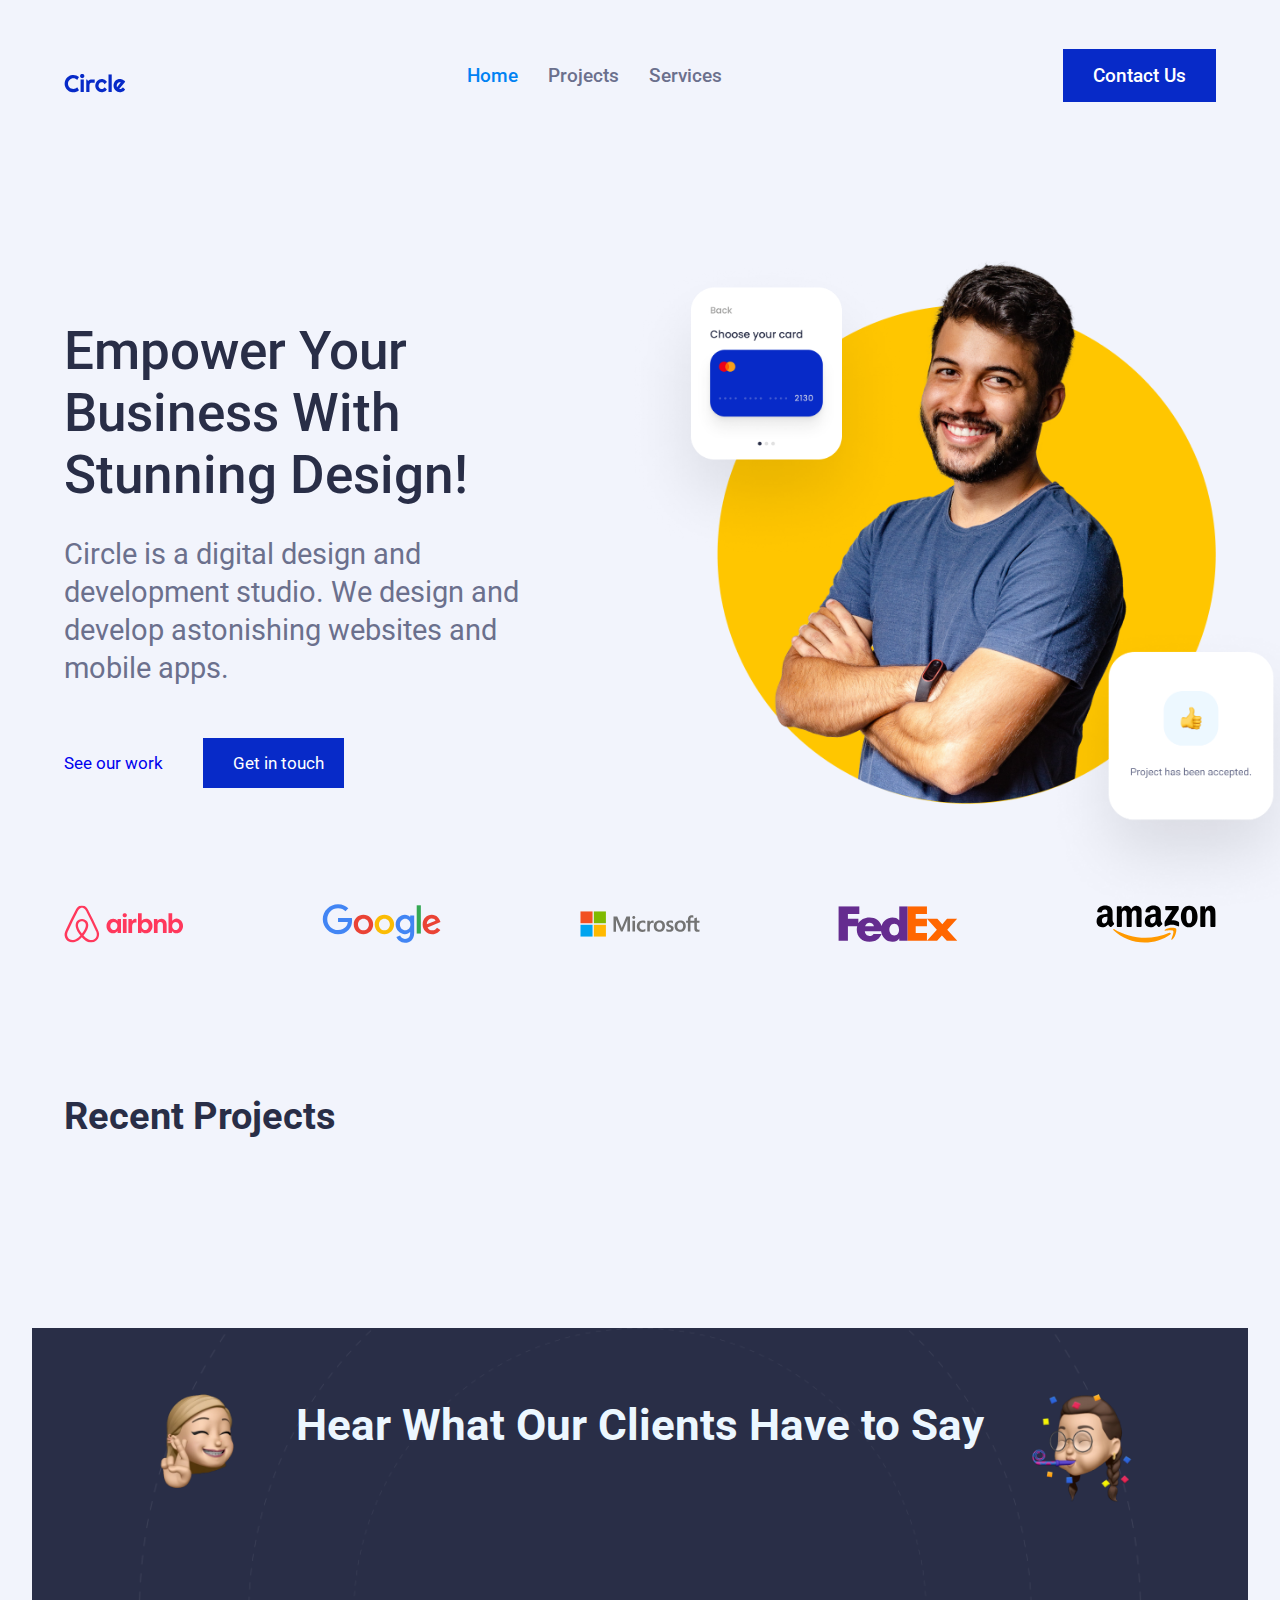
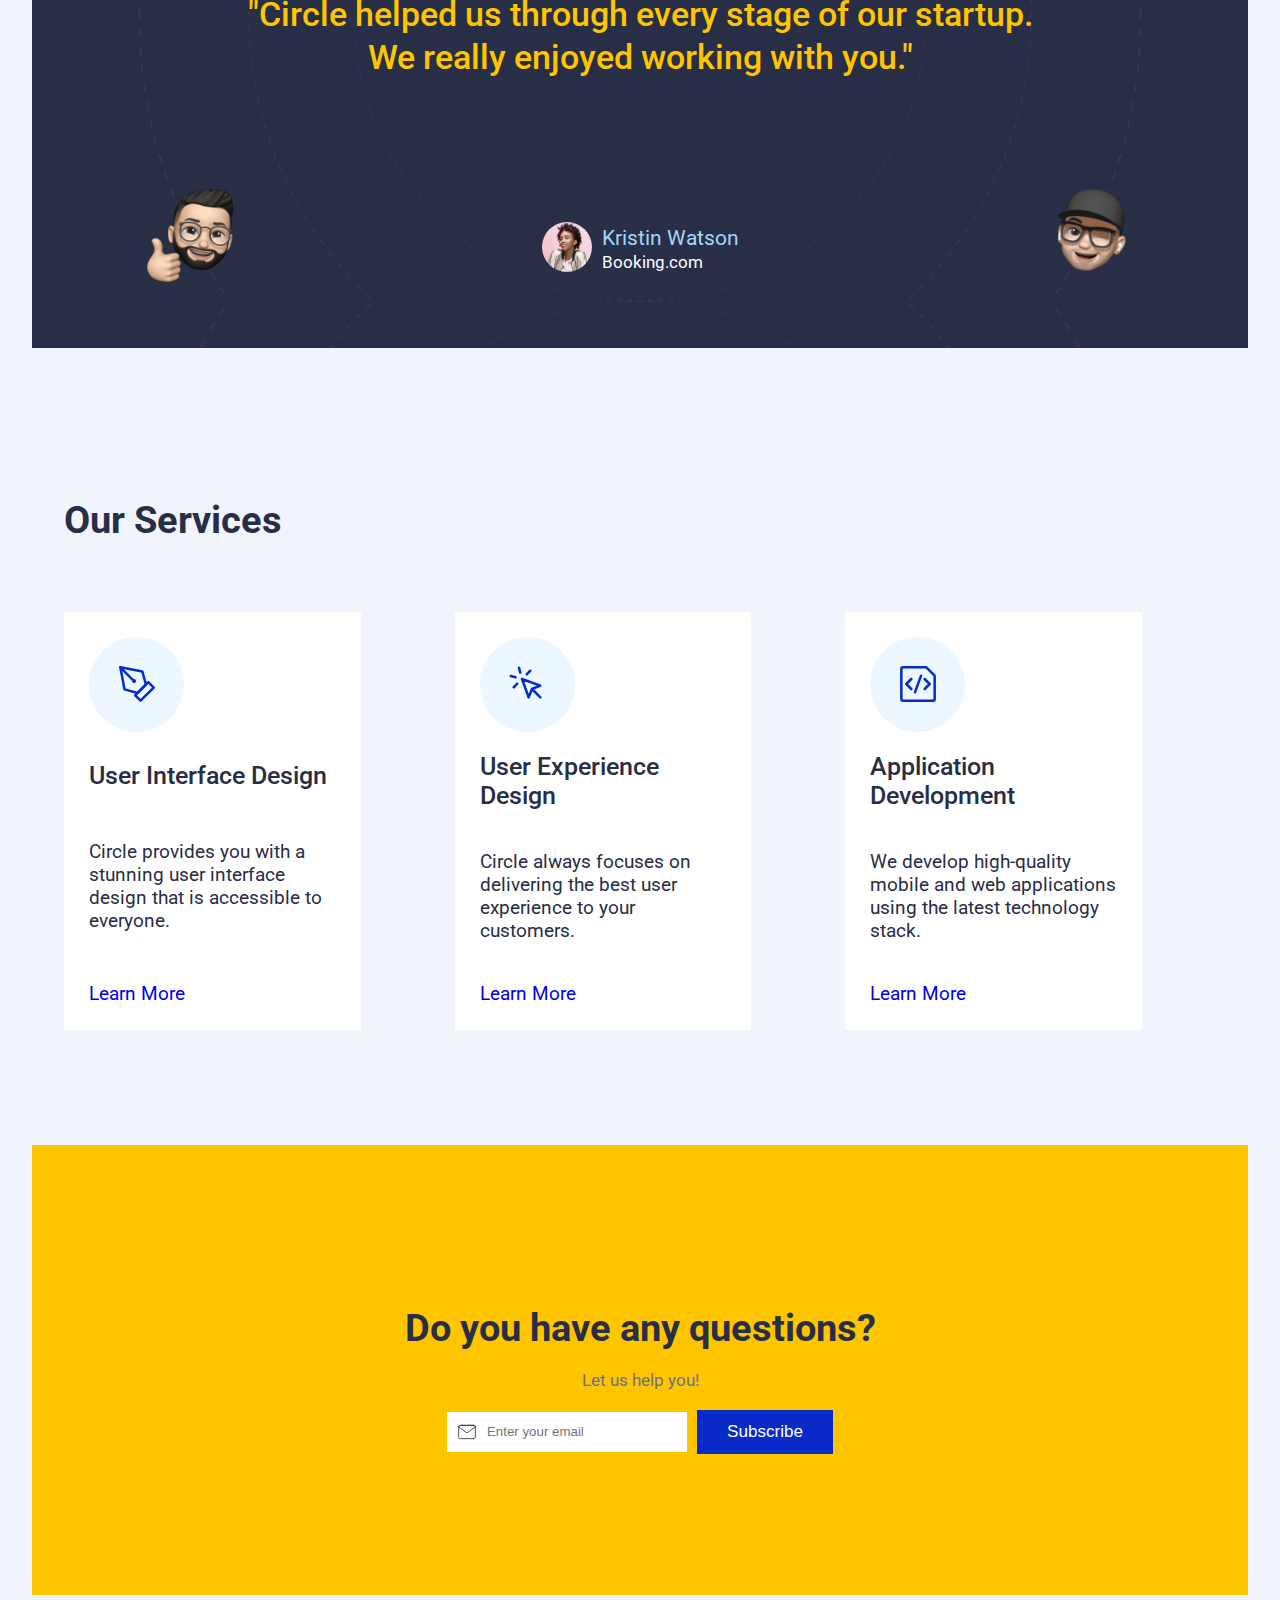
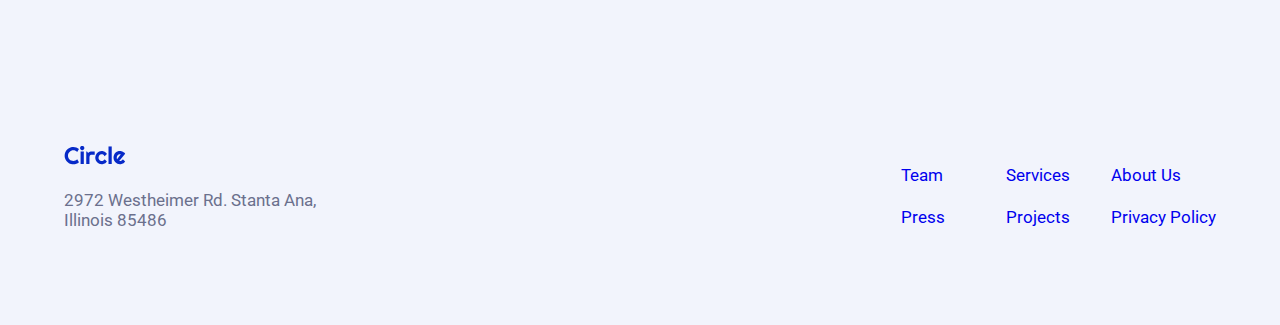
==== commit c19ac225: "js for subscribe section added, hamburger menu adjusted" ====
--- a/index.html
+++ b/index.html
@@ -33,7 +33,7 @@
     <!-- header NEW  -->
     <header>
       <nav class="navbar">
-        <a href="#"
+        <a href="./index.html"
           ><img
             class="nav-logo"
             src="./project-assets/logos/circle.svg"
@@ -72,7 +72,7 @@
             develop astonishing websites and mobile apps.
           </p>
           <div class="heros-buttons-container">
-            <a href="#">See our work</a>
+            <a href="./project1.html">See our work</a>
             <a href="./contactUs.html" class="contactBtn2">Get in touch</a>
           </div>
         </div>
@@ -145,7 +145,7 @@
           </div>
           <h4 class="project-title">Simplify</h4>
           <p class="project-description">UI Design & App Development</p>
-          <a href="#">Learn More</a>
+          <a href="./project1.html">Learn More</a>
         </div>
         <div class="project-card" role="list-item">
           <div>
@@ -157,7 +157,7 @@
           </div>
           <h4>Dashcoin</h4>
           <p>Web Development</p>
-          <a href="#">Learn More</a>
+          <a href="./project1.html">Learn More</a>
         </div>
         <div class="project-card" role="list-item">
           <div>
@@ -169,7 +169,7 @@
           </div>
           <h4>Vectorify</h4>
           <p>User Experience Design</p>
-          <a href="#">Learn More</a>
+          <a href="./project1.html">Learn More</a>
         </div> -->
       </div>
     </section>
@@ -331,5 +331,6 @@
 
     <script src="./JS/hamburgesa.js"></script>
     <script src="./JS/index.js"></script>
+    <script src="./JS/Subscribe.js"></script>
   </body>
 </html>
--- a/styles/styles-home.css
+++ b/styles/styles-home.css
@@ -48,6 +48,7 @@
   margin-left: auto; 
   margin-top: 30px; 
 }  */
+
 header {
   margin: 0;
 }
@@ -78,7 +79,7 @@
   display: flex;
   justify-content: space-between;
   align-items: center;
-  gap: 60px;
+  gap: 30px;
 }
 
 .nav-link {
@@ -111,6 +112,13 @@
 .contactBtn1:hover,
 .contactBtn2:hover {
   background-color: #292e47;
+}
+
+.display-none {
+  display: none;
+}
+.display-inline-block {
+  display: inline-block;
 }
 /*------------------------*/
 /*------------------------*/
@@ -479,7 +487,7 @@
 .subscribeContainer p {
   font-size: 0.9rem;
   color: #6b708d;
-  margin-bottom: 20px;
+  /* margin-bottom: 20px; */
   /* margin: 0 auto 20px auto; */
 }
 
@@ -489,12 +497,14 @@
   flex-direction: column;
   justify-content: center;
   flex-wrap: wrap;
+  margin-top: 20px;
 }
 #email-subscribe {
   display: flex;
   justify-content: space-between;
   align-items: center;
   flex-wrap: wrap;
+  gap: 10px;
 }
 .subscribe-textfield-wrapper {
   background-color: white;
@@ -510,12 +520,15 @@
 .subscribe-textfield-wrapper input {
   border: none;
   align-items: center;
+  width: 100%;
+  font-size: 0.7rem;
 }
 .subscribeBtn {
   color: #ffff;
   background-color: #072ac8;
   border: none;
   padding: 12px 30px;
+  font-size: 0.9rem;
 }
 .subscribeBtn:hover {
   background-color: #292e47;
@@ -535,6 +548,7 @@
   margin-top: 10px;
   padding: 10px;
   text-align: center;
+  align-items: center;
 }
 /*------------------------*/
 /*------------------------*/
--- a/styles/mediaQueries.css
+++ b/styles/mediaQueries.css
@@ -19,26 +19,29 @@
   .hamburger.active .bar:nth-child(3) {
     transform: translateY(-8px) rotate(-45deg);
   }
+  /* .hamburger.active .nav-logo {
+    display: none;
+  } */
   .nav-menu {
     position: relative;
     left: -110%;
-    top: 100px;
+    top: 50px;
     gap: 0;
     flex-direction: column;
-    background-color: #ffc600;
+    background-color: #c8c8c8;
     width: 90%;
     text-align: center;
     transition: 0.3s;
-    margin-bottom: 20px;
+    margin-bottom: 90px;
   }
   .nav-item {
-    margin: 20px 0;
+    margin: 10px 0;
   }
   .nav-menu.active {
     left: 0;
   }
   .navbar {
-    margin: 20px auto;
+    margin: 30px auto;
   }
 }
 
@@ -72,13 +75,13 @@
     justify-content: center;
     align-items: center;
     align-content: center;
-    margin-top: 20px;
+    /* margin-top: 20px; */
   }
   .heros-buttons-container {
     flex-direction: row-reverse;
   }
   #hero-content h1 {
-    /* font-size: 2.5rem; */
+    margin-top: 0px;
   }
   #hero-content {
     width: auto;
@@ -211,7 +214,7 @@
   .subscribe-textfield-wrapper {
     width: 100%;
     margin-right: 0;
-    margin-bottom: 5px;
+    /* margin-bottom: 5px; */
     justify-content: center;
   }
   .subscribeBtn {
@@ -270,6 +273,7 @@
   .testimonials-text {
     width: 280px;
   }
+  /*------------ Subscribe-------------  */
   .subscribeContainer,
   #subscribe {
     height: 300px;
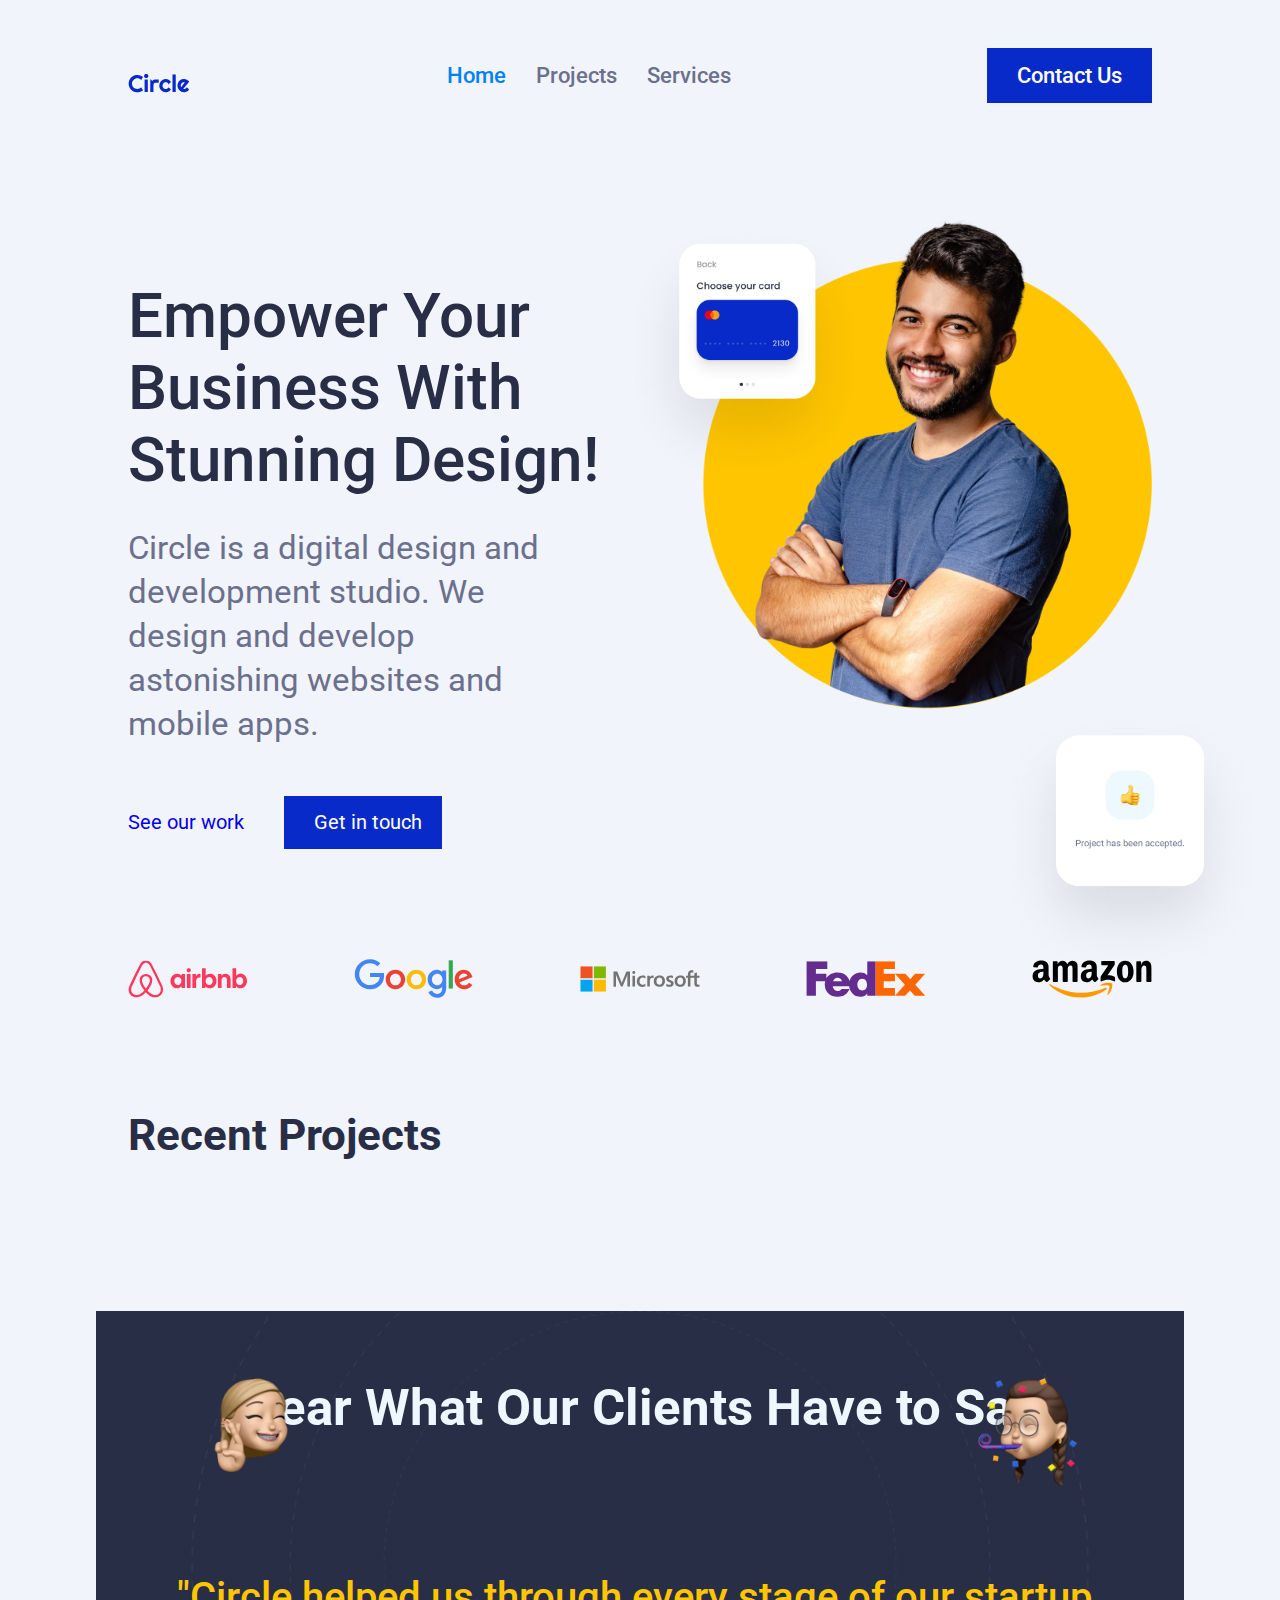
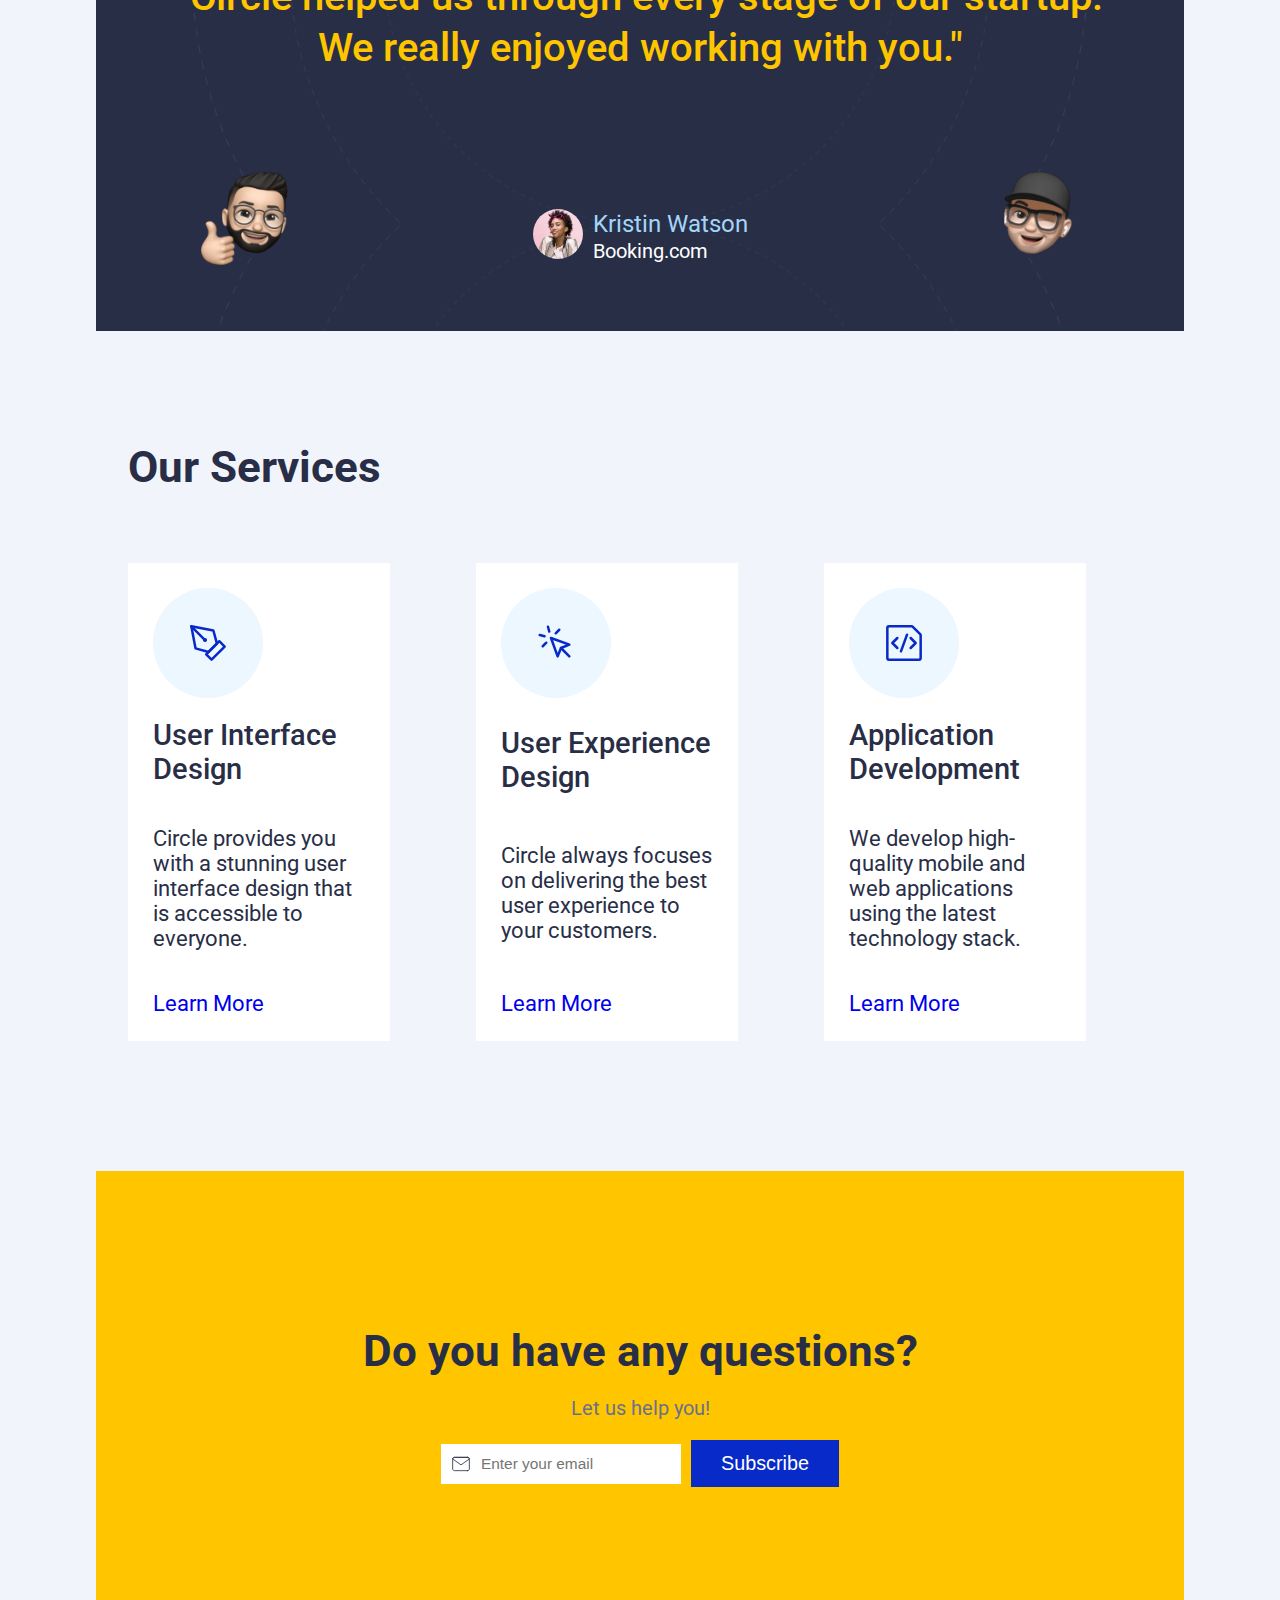
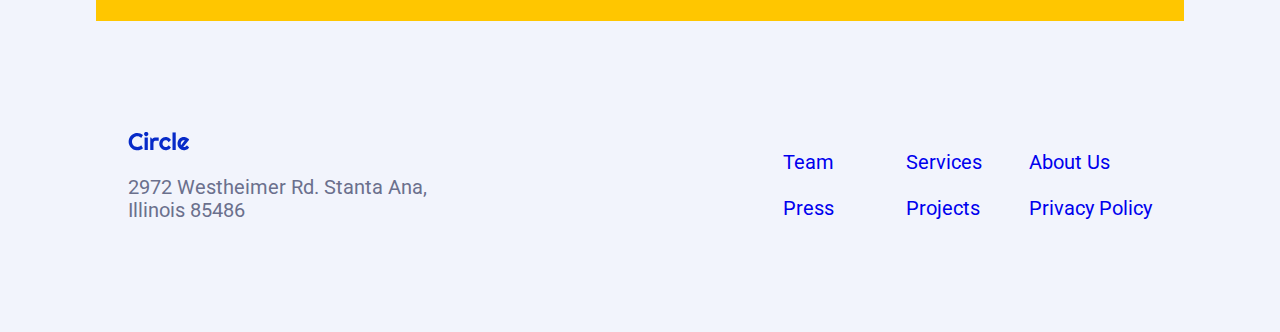
==== commit e4a26240: "readme update" ====
--- a/index.html
+++ b/index.html
@@ -331,6 +331,6 @@
 
     <script src="./JS/hamburgesa.js"></script>
     <script src="./JS/index.js"></script>
-    <script src="./JS/Subscribe.js"></script>
+    <script src="./JS/subscribe.js"></script>
   </body>
 </html>
--- a/styles/styles-home.css
+++ b/styles/styles-home.css
@@ -136,7 +136,7 @@
   /* width: 40vw; */
   /* width: 500px; */
   /* width: 100%; */
-  max-width: 500px;
+  max-width: 450px;
   float: right;
 }
 .cardimg1 {
@@ -289,6 +289,34 @@
   font-size: 1.1rem;
   margin: 40px 25px;
   display: inline-block;
+}
+
+.project-card:hover {
+  background-color: aliceblue;
+  /* border: white 2px solid; */
+}
+
+/* Flashing */
+.project-card-img:hover {
+  opacity: 1;
+  -webkit-animation: flash 1.5s;
+  animation: flash 1.5s;
+}
+@-webkit-keyframes flash {
+  0% {
+    opacity: 0.4;
+  }
+  100% {
+    opacity: 1;
+  }
+}
+@keyframes flash {
+  0% {
+    opacity: 0.4;
+  }
+  100% {
+    opacity: 1;
+  }
 }
 
 /*------------------------*/
--- a/styles/mediaQueries.css
+++ b/styles/mediaQueries.css
@@ -46,18 +46,51 @@
 }
 
 /* ------------------------------------  */
-/* -----------992px and more -----------  */
-/* ------------------------------------  */
-@media (min-width: 991px) {
+/* -----------1202px and more -----------  */
+/* ------------------------------------  */
+@media (min-width: 1202px) and (max-width: 4000px) {
   * {
-    font-size: 19px;
+    font-size: 22px;
+  }
+
+  #heros-container,
+  .navbar,
+  #client-container,
+  #recentProjects,
+  #services,
+  .containerFooter {
+    max-width: 80vw;
+  }
+  #testimonials,
+  #subscribe {
+    max-width: 85vw;
+  }
+}
+/* ------------------------------------  */
+/* -----------btw. 991px and 1200px -----------  */
+/* ------------------------------------  */
+@media (min-width: 991px) and (max-width: 1200px) {
+  * {
+    font-size: 17px;
   }
   #heros,
   #recentProjects,
   #testimonials,
   #services,
   footer {
-    margin-top: 150px;
+    margin-top: 100px;
+  }
+  #heros-container,
+  .navbar,
+  #client-container,
+  #recentProjects,
+  #services,
+  .containerFooter {
+    max-width: 80vw;
+  }
+  #testimonials,
+  #subscribe {
+    max-width: 85vw;
   }
 }
 
@@ -75,7 +108,7 @@
     justify-content: center;
     align-items: center;
     align-content: center;
-    /* margin-top: 20px; */
+    margin-top: 20px;
   }
   .heros-buttons-container {
     flex-direction: row-reverse;
